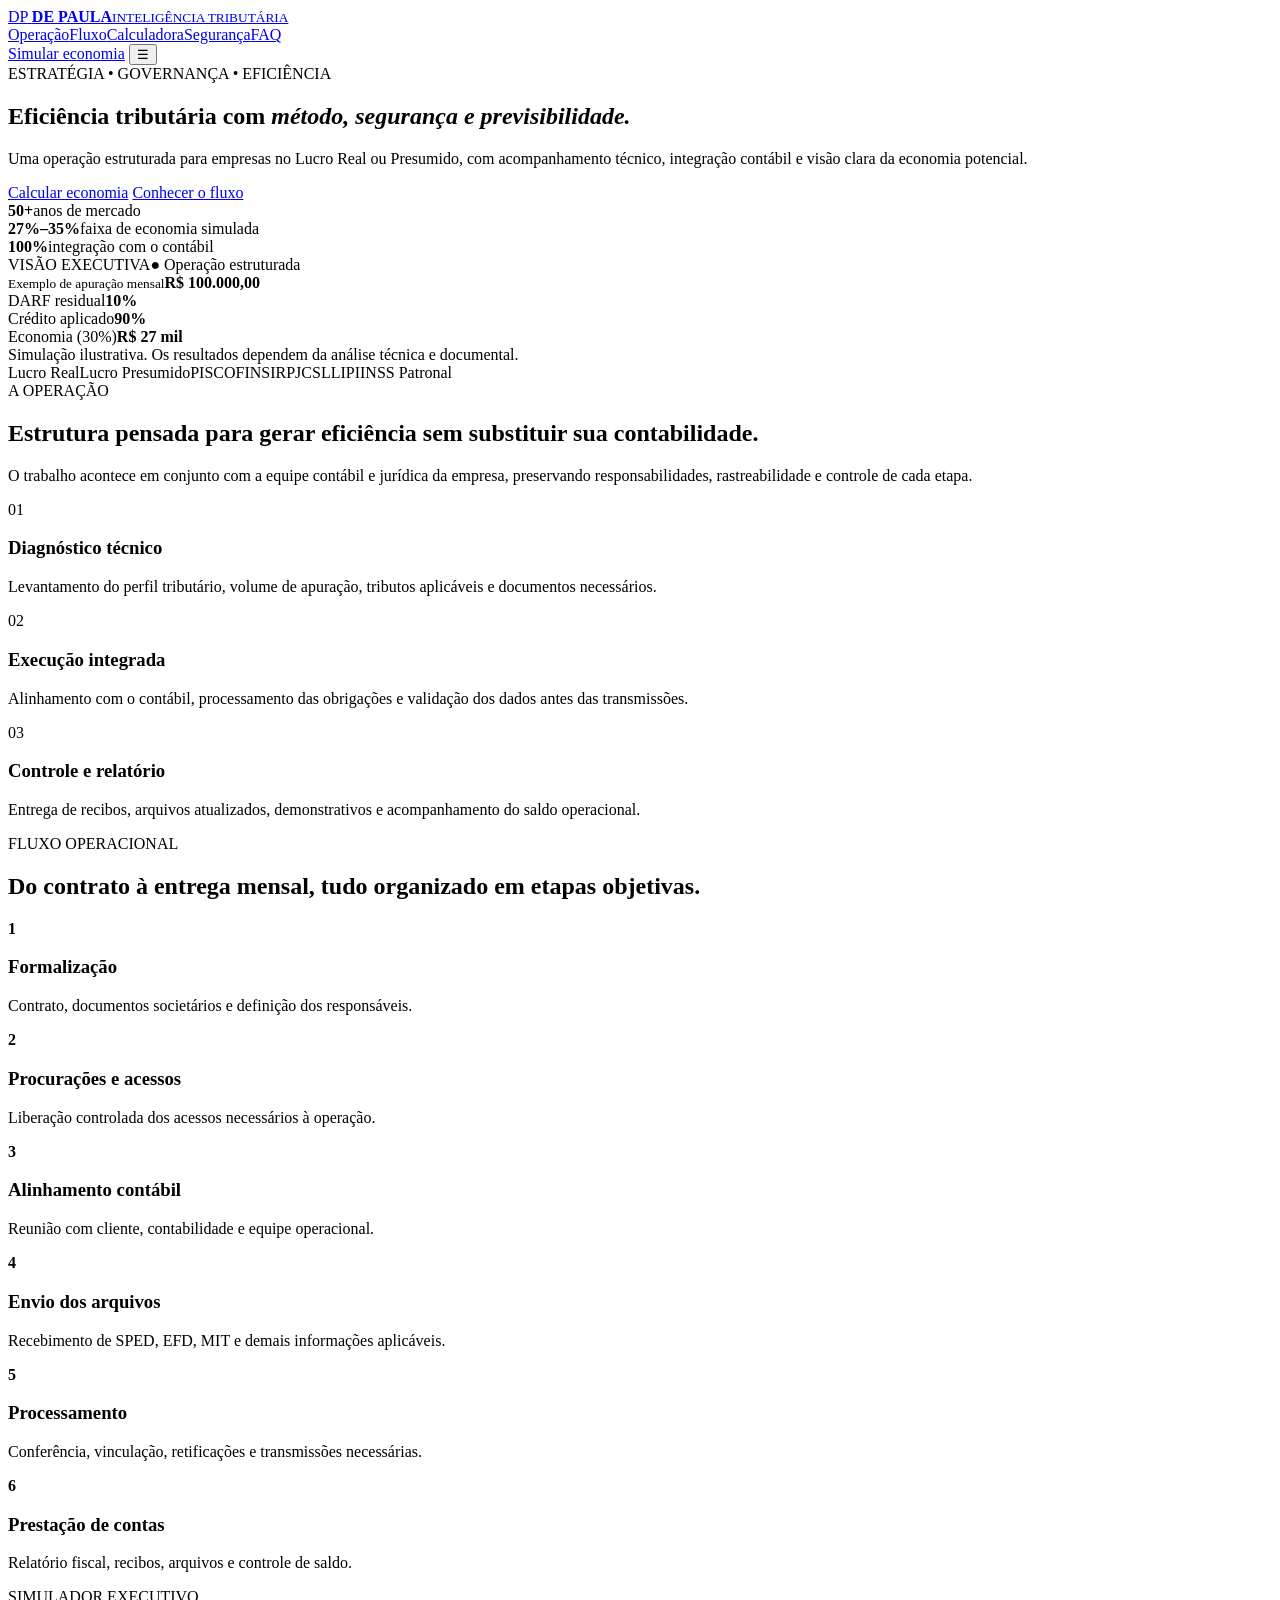
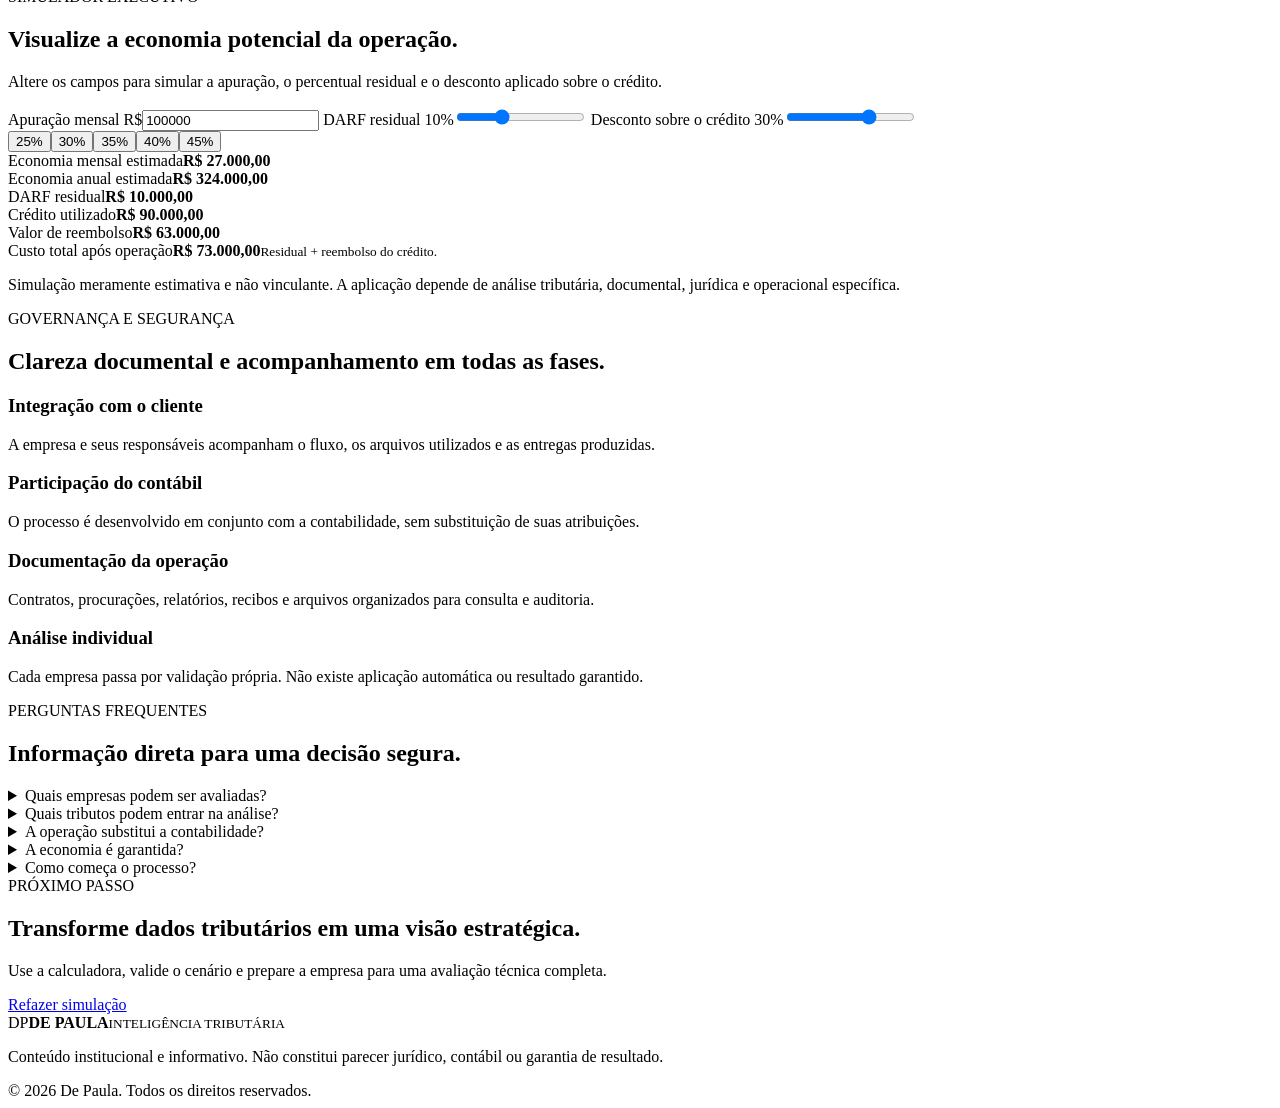
==== index.html @ fee99bb1 "Adiciona página institucional premium" ====
<!DOCTYPE html>
<html lang="pt-BR">
<head>
  <meta charset="UTF-8" />
  <meta name="viewport" content="width=device-width, initial-scale=1.0" />
  <meta name="description" content="Apresentação institucional da operação tributária De Paula, com simulador de economia e fluxo operacional." />
  <title>De Paula | Inteligência Tributária</title>
  <link rel="preconnect" href="https://fonts.googleapis.com">
  <link rel="preconnect" href="https://fonts.gstatic.com" crossorigin>
  <link href="https://fonts.googleapis.com/css2?family=Inter:wght@400;500;600;700;800&family=Playfair+Display:wght@600;700&display=swap" rel="stylesheet">
  <link rel="stylesheet" href="styles.css" />
</head>
<body>
  <div class="noise"></div>
  <header class="header">
    <a href="#inicio" class="brand" aria-label="De Paula - início">
      <span class="brand-mark">DP</span>
      <span><strong>DE PAULA</strong><small>INTELIGÊNCIA TRIBUTÁRIA</small></span>
    </a>
    <nav class="nav" id="nav">
      <a href="#operacao">Operação</a><a href="#fluxo">Fluxo</a><a href="#calculadora">Calculadora</a><a href="#seguranca">Segurança</a><a href="#faq">FAQ</a>
    </nav>
    <a href="#calculadora" class="btn btn-sm">Simular economia</a>
    <button class="menu" id="menu" aria-label="Abrir menu">☰</button>
  </header>

  <main>
    <section class="hero" id="inicio">
      <div class="hero-glow"></div>
      <div class="hero-copy reveal">
        <span class="eyebrow">ESTRATÉGIA • GOVERNANÇA • EFICIÊNCIA</span>
        <h1>Eficiência tributária com <em>método, segurança e previsibilidade.</em></h1>
        <p>Uma operação estruturada para empresas no Lucro Real ou Presumido, com acompanhamento técnico, integração contábil e visão clara da economia potencial.</p>
        <div class="hero-actions">
          <a href="#calculadora" class="btn">Calcular economia</a>
          <a href="#fluxo" class="btn btn-ghost">Conhecer o fluxo</a>
        </div>
        <div class="hero-proof">
          <div><strong>50+</strong><span>anos de mercado</span></div>
          <div><strong>27%–35%</strong><span>faixa de economia simulada</span></div>
          <div><strong>100%</strong><span>integração com o contábil</span></div>
        </div>
      </div>
      <div class="hero-card reveal">
        <div class="card-top"><span>VISÃO EXECUTIVA</span><span class="live">● Operação estruturada</span></div>
        <div class="metric"><small>Exemplo de apuração mensal</small><strong>R$ 100.000,00</strong></div>
        <div class="bars">
          <div><span>DARF residual</span><b>10%</b><i style="--w:10%"></i></div>
          <div><span>Crédito aplicado</span><b>90%</b><i style="--w:90%"></i></div>
          <div><span>Economia (30%)</span><b>R$ 27 mil</b><i style="--w:30%"></i></div>
        </div>
        <div class="card-foot">Simulação ilustrativa. Os resultados dependem da análise técnica e documental.</div>
      </div>
    </section>

    <section class="logos strip"><span>Lucro Real</span><span>Lucro Presumido</span><span>PIS</span><span>COFINS</span><span>IRPJ</span><span>CSLL</span><span>IPI</span><span>INSS Patronal</span></section>

    <section class="section" id="operacao">
      <div class="section-head reveal"><span class="eyebrow">A OPERAÇÃO</span><h2>Estrutura pensada para gerar eficiência sem substituir sua contabilidade.</h2><p>O trabalho acontece em conjunto com a equipe contábil e jurídica da empresa, preservando responsabilidades, rastreabilidade e controle de cada etapa.</p></div>
      <div class="grid-3">
        <article class="feature reveal"><span>01</span><h3>Diagnóstico técnico</h3><p>Levantamento do perfil tributário, volume de apuração, tributos aplicáveis e documentos necessários.</p></article>
        <article class="feature reveal"><span>02</span><h3>Execução integrada</h3><p>Alinhamento com o contábil, processamento das obrigações e validação dos dados antes das transmissões.</p></article>
        <article class="feature reveal"><span>03</span><h3>Controle e relatório</h3><p>Entrega de recibos, arquivos atualizados, demonstrativos e acompanhamento do saldo operacional.</p></article>
      </div>
    </section>

    <section class="section dark-panel" id="fluxo">
      <div class="section-head reveal"><span class="eyebrow">FLUXO OPERACIONAL</span><h2>Do contrato à entrega mensal, tudo organizado em etapas objetivas.</h2></div>
      <div class="timeline">
        <div class="step reveal"><b>1</b><div><h3>Formalização</h3><p>Contrato, documentos societários e definição dos responsáveis.</p></div></div>
        <div class="step reveal"><b>2</b><div><h3>Procurações e acessos</h3><p>Liberação controlada dos acessos necessários à operação.</p></div></div>
        <div class="step reveal"><b>3</b><div><h3>Alinhamento contábil</h3><p>Reunião com cliente, contabilidade e equipe operacional.</p></div></div>
        <div class="step reveal"><b>4</b><div><h3>Envio dos arquivos</h3><p>Recebimento de SPED, EFD, MIT e demais informações aplicáveis.</p></div></div>
        <div class="step reveal"><b>5</b><div><h3>Processamento</h3><p>Conferência, vinculação, retificações e transmissões necessárias.</p></div></div>
        <div class="step reveal"><b>6</b><div><h3>Prestação de contas</h3><p>Relatório fiscal, recibos, arquivos e controle de saldo.</p></div></div>
      </div>
    </section>

    <section class="section calculator-section" id="calculadora">
      <div class="section-head reveal"><span class="eyebrow">SIMULADOR EXECUTIVO</span><h2>Visualize a economia potencial da operação.</h2><p>Altere os campos para simular a apuração, o percentual residual e o desconto aplicado sobre o crédito.</p></div>
      <div class="calculator reveal">
        <div class="calc-inputs">
          <label>Apuração mensal <span>R$</span><input id="apuracao" type="number" min="0" value="100000"></label>
          <label>DARF residual <span id="residualLabel">10%</span><input id="residual" type="range" min="0" max="30" value="10"></label>
          <label>Desconto sobre o crédito <span id="descontoLabel">30%</span><input id="desconto" type="range" min="0" max="45" value="30"></label>
          <div class="preset"><button data-preset="25">25%</button><button data-preset="30" class="active">30%</button><button data-preset="35">35%</button><button data-preset="40">40%</button><button data-preset="45">45%</button></div>
        </div>
        <div class="calc-results">
          <div class="result highlight"><span>Economia mensal estimada</span><strong id="economiaMensal">R$ 27.000,00</strong></div>
          <div class="result"><span>Economia anual estimada</span><strong id="economiaAnual">R$ 324.000,00</strong></div>
          <div class="result"><span>DARF residual</span><strong id="darfResidual">R$ 10.000,00</strong></div>
          <div class="result"><span>Crédito utilizado</span><strong id="credito">R$ 90.000,00</strong></div>
          <div class="result"><span>Valor de reembolso</span><strong id="reembolso">R$ 63.000,00</strong></div>
          <div class="total"><span>Custo total após operação</span><strong id="custoTotal">R$ 73.000,00</strong><small>Residual + reembolso do crédito.</small></div>
        </div>
      </div>
      <p class="disclaimer">Simulação meramente estimativa e não vinculante. A aplicação depende de análise tributária, documental, jurídica e operacional específica.</p>
    </section>

    <section class="section" id="seguranca">
      <div class="section-head reveal"><span class="eyebrow">GOVERNANÇA E SEGURANÇA</span><h2>Clareza documental e acompanhamento em todas as fases.</h2></div>
      <div class="grid-2">
        <article class="security reveal"><h3>Integração com o cliente</h3><p>A empresa e seus responsáveis acompanham o fluxo, os arquivos utilizados e as entregas produzidas.</p></article>
        <article class="security reveal"><h3>Participação do contábil</h3><p>O processo é desenvolvido em conjunto com a contabilidade, sem substituição de suas atribuições.</p></article>
        <article class="security reveal"><h3>Documentação da operação</h3><p>Contratos, procurações, relatórios, recibos e arquivos organizados para consulta e auditoria.</p></article>
        <article class="security reveal"><h3>Análise individual</h3><p>Cada empresa passa por validação própria. Não existe aplicação automática ou resultado garantido.</p></article>
      </div>
    </section>

    <section class="section faq" id="faq">
      <div class="section-head reveal"><span class="eyebrow">PERGUNTAS FREQUENTES</span><h2>Informação direta para uma decisão segura.</h2></div>
      <details><summary>Quais empresas podem ser avaliadas?</summary><p>Empresas enquadradas no Lucro Real ou Lucro Presumido, desde que atendam aos critérios técnicos, documentais e operacionais.</p></details>
      <details><summary>Quais tributos podem entrar na análise?</summary><p>Conforme o caso: PIS, COFINS, IRPJ, CSLL, IPI e INSS patronal, entre outros que sejam tecnicamente aplicáveis.</p></details>
      <details><summary>A operação substitui a contabilidade?</summary><p>Não. A contabilidade permanece responsável por suas atribuições e participa do alinhamento e das validações.</p></details>
      <details><summary>A economia é garantida?</summary><p>Não. Os números apresentados são estimativas. O resultado depende da análise individual, da documentação e da viabilidade técnica.</p></details>
      <details><summary>Como começa o processo?</summary><p>Com uma avaliação inicial do perfil da empresa, seguida da formalização e do alinhamento com os responsáveis internos e contábeis.</p></details>
    </section>

    <section class="cta-section reveal">
      <div><span class="eyebrow">PRÓXIMO PASSO</span><h2>Transforme dados tributários em uma visão estratégica.</h2><p>Use a calculadora, valide o cenário e prepare a empresa para uma avaliação técnica completa.</p></div>
      <a href="#calculadora" class="btn">Refazer simulação</a>
    </section>
  </main>

  <footer><div class="brand"><span class="brand-mark">DP</span><span><strong>DE PAULA</strong><small>INTELIGÊNCIA TRIBUTÁRIA</small></span></div><p>Conteúdo institucional e informativo. Não constitui parecer jurídico, contábil ou garantia de resultado.</p><span>© 2026 De Paula. Todos os direitos reservados.</span></footer>
  <script src="script.js"></script>
</body>
</html>
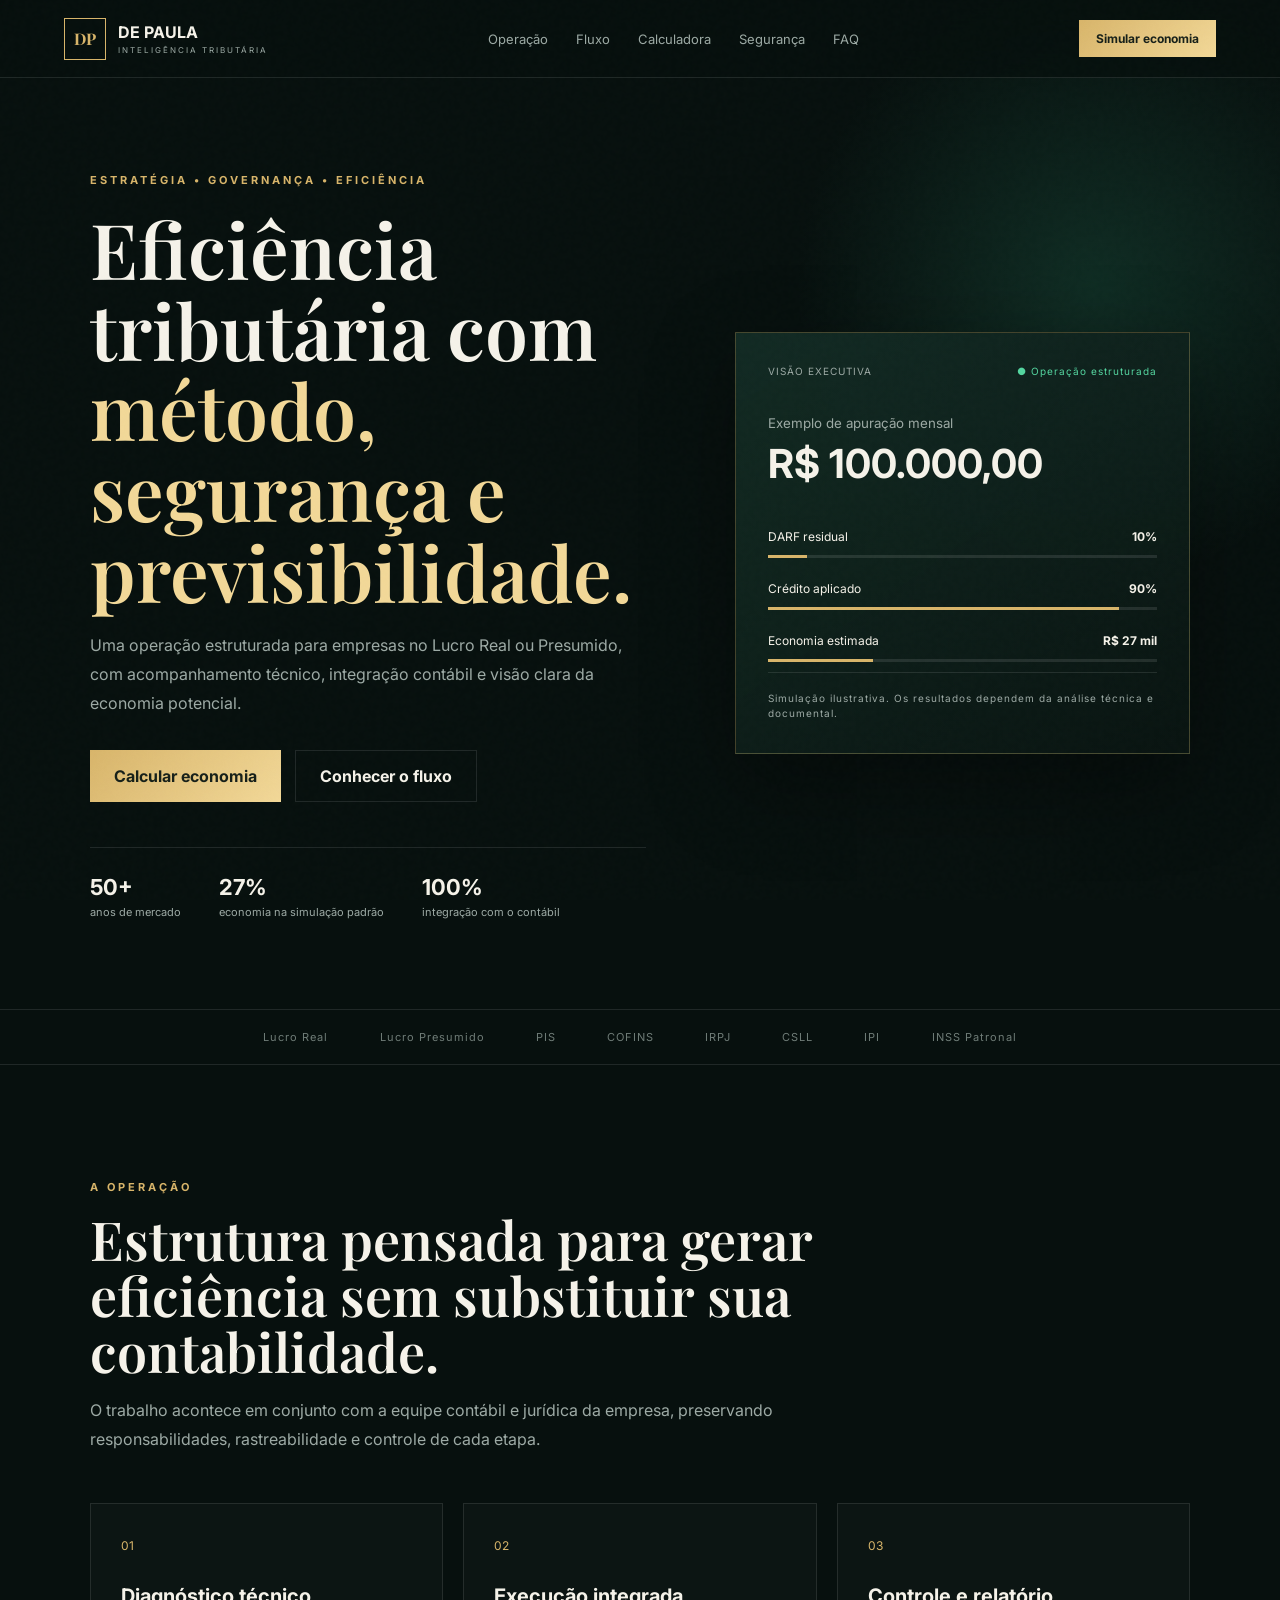
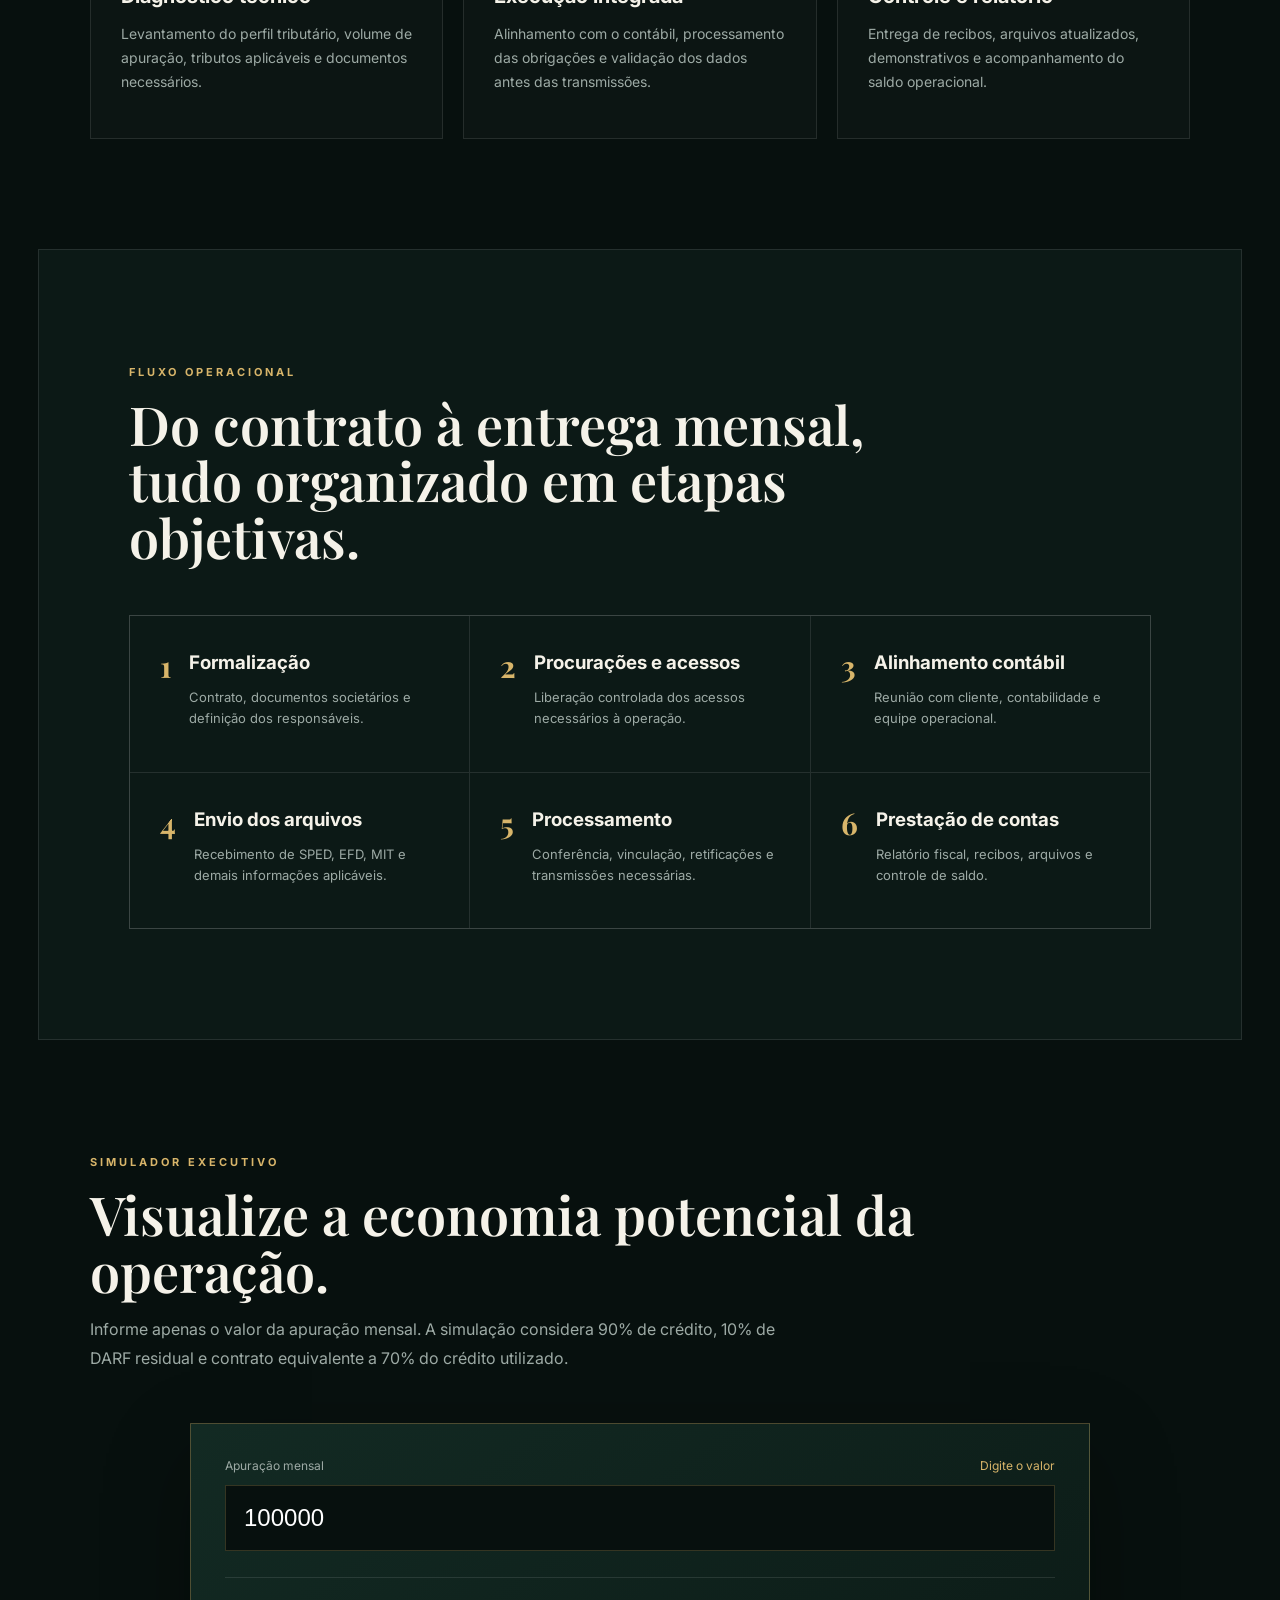
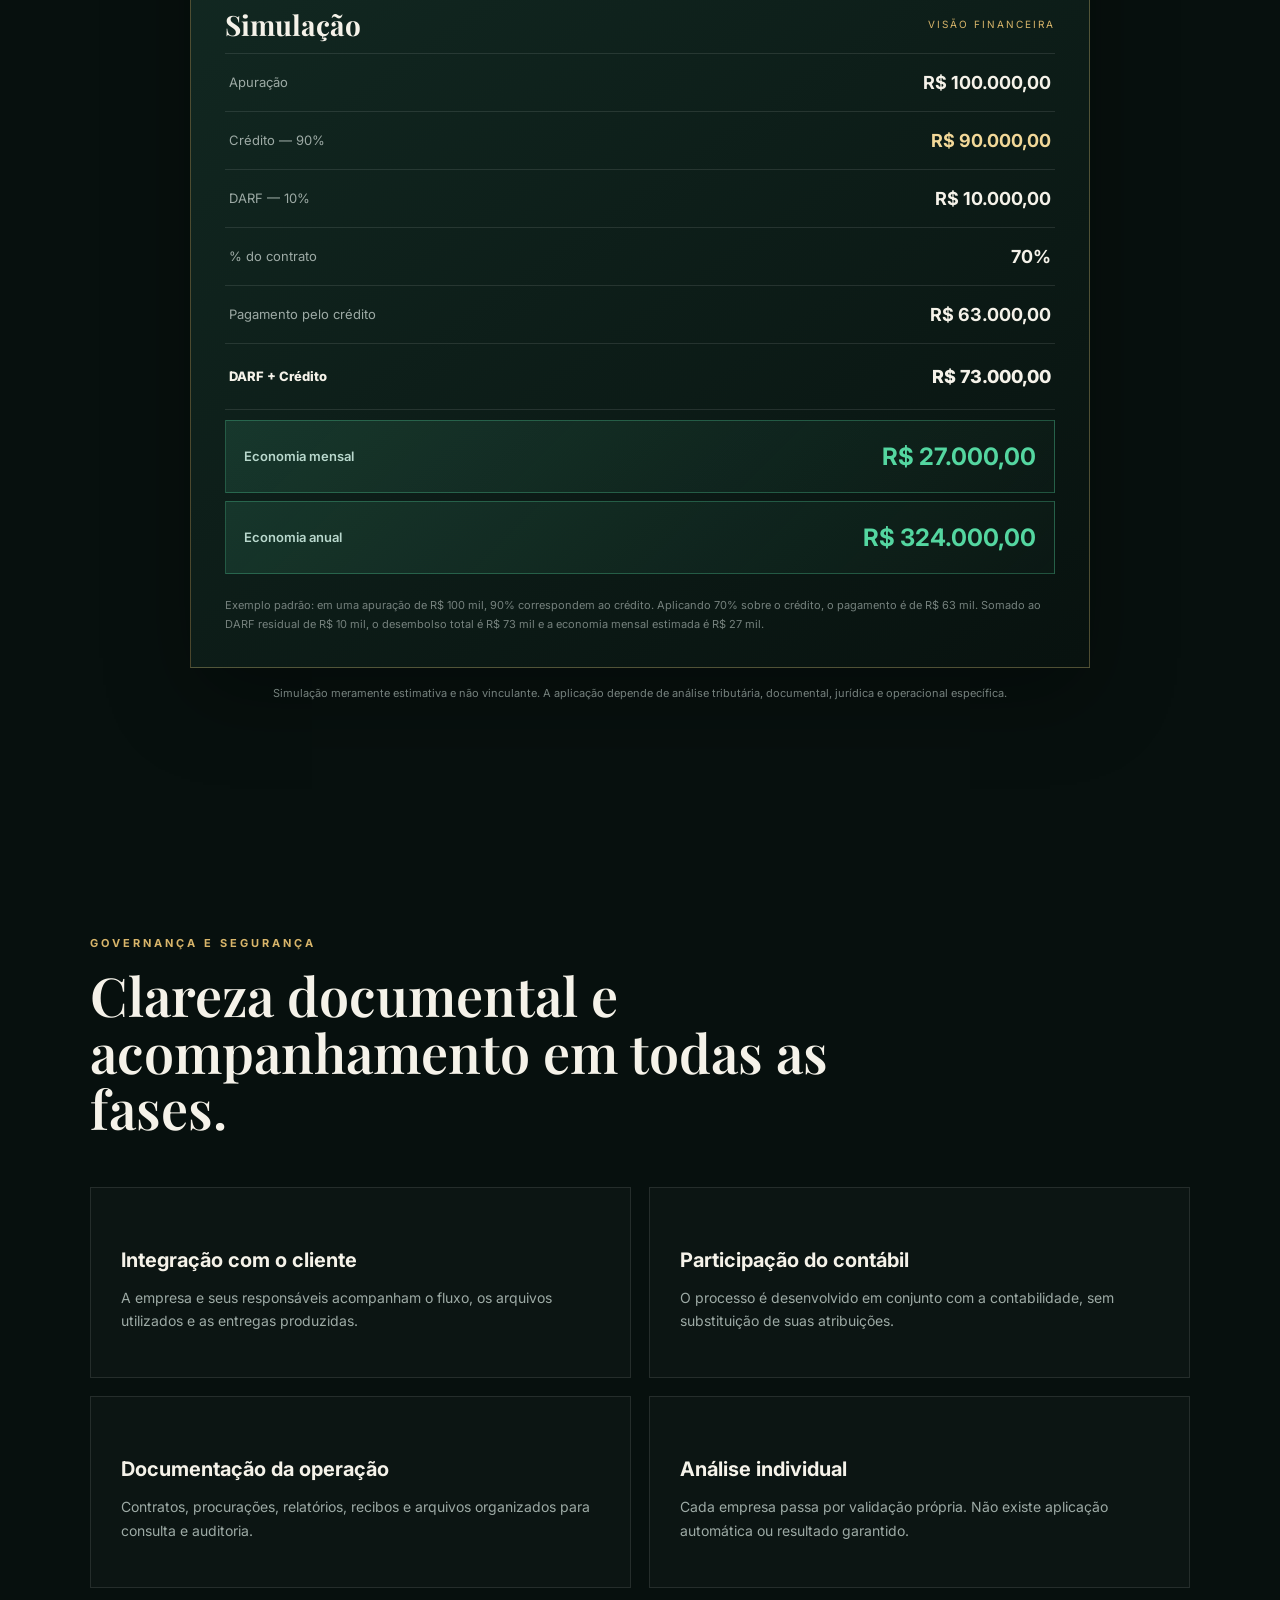
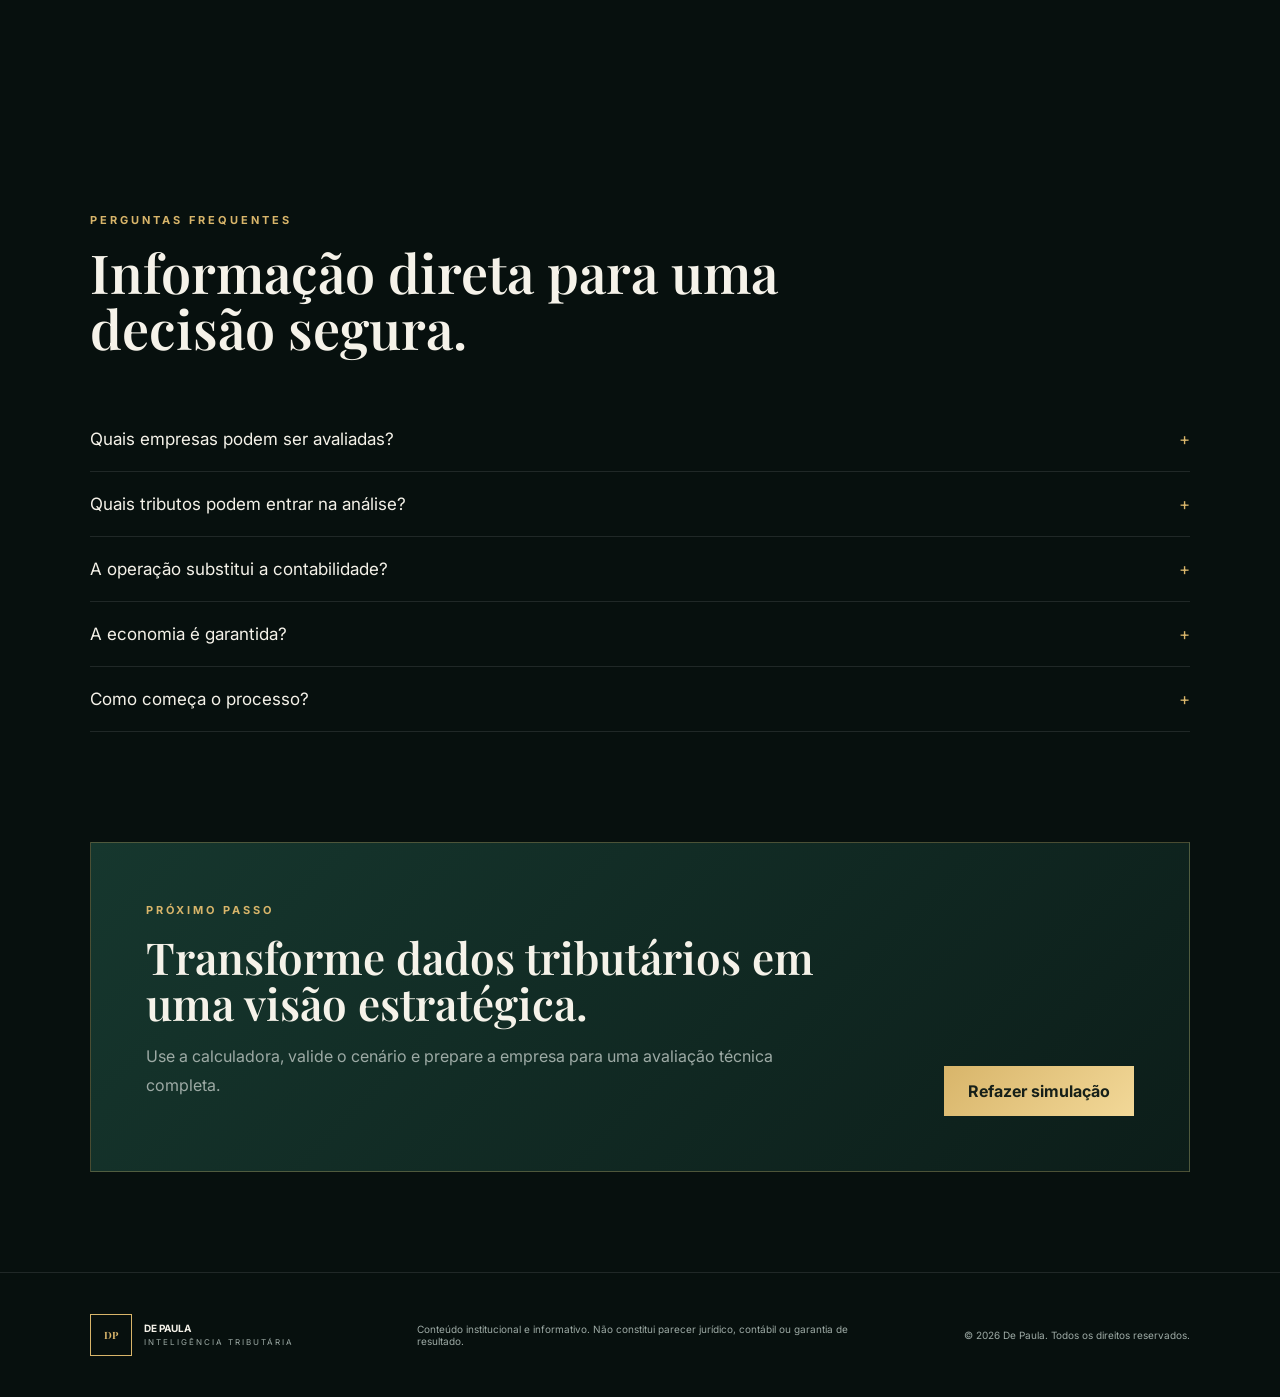
==== commit e2721643: "Atualiza calculadora para formato vertical premium" ====
--- a/index.html
+++ b/index.html
@@ -37,7 +37,7 @@
         </div>
         <div class="hero-proof">
           <div><strong>50+</strong><span>anos de mercado</span></div>
-          <div><strong>27%–35%</strong><span>faixa de economia simulada</span></div>
+          <div><strong>27%</strong><span>economia na simulação padrão</span></div>
           <div><strong>100%</strong><span>integração com o contábil</span></div>
         </div>
       </div>
@@ -47,7 +47,7 @@
         <div class="bars">
           <div><span>DARF residual</span><b>10%</b><i style="--w:10%"></i></div>
           <div><span>Crédito aplicado</span><b>90%</b><i style="--w:90%"></i></div>
-          <div><span>Economia (30%)</span><b>R$ 27 mil</b><i style="--w:30%"></i></div>
+          <div><span>Economia estimada</span><b>R$ 27 mil</b><i style="--w:27%"></i></div>
         </div>
         <div class="card-foot">Simulação ilustrativa. Os resultados dependem da análise técnica e documental.</div>
       </div>
@@ -77,22 +77,24 @@
     </section>
 
     <section class="section calculator-section" id="calculadora">
-      <div class="section-head reveal"><span class="eyebrow">SIMULADOR EXECUTIVO</span><h2>Visualize a economia potencial da operação.</h2><p>Altere os campos para simular a apuração, o percentual residual e o desconto aplicado sobre o crédito.</p></div>
+      <div class="section-head reveal"><span class="eyebrow">SIMULADOR EXECUTIVO</span><h2>Visualize a economia potencial da operação.</h2><p>Informe apenas o valor da apuração mensal. A simulação considera 90% de crédito, 10% de DARF residual e contrato equivalente a 70% do crédito utilizado.</p></div>
       <div class="calculator reveal">
         <div class="calc-inputs">
-          <label>Apuração mensal <span>R$</span><input id="apuracao" type="number" min="0" value="100000"></label>
-          <label>DARF residual <span id="residualLabel">10%</span><input id="residual" type="range" min="0" max="30" value="10"></label>
-          <label>Desconto sobre o crédito <span id="descontoLabel">30%</span><input id="desconto" type="range" min="0" max="45" value="30"></label>
-          <div class="preset"><button data-preset="25">25%</button><button data-preset="30" class="active">30%</button><button data-preset="35">35%</button><button data-preset="40">40%</button><button data-preset="45">45%</button></div>
+          <label>Apuração mensal <span>Digite o valor</span><input id="apuracao" type="number" min="0" value="100000" step="1000"></label>
         </div>
-        <div class="calc-results">
-          <div class="result highlight"><span>Economia mensal estimada</span><strong id="economiaMensal">R$ 27.000,00</strong></div>
-          <div class="result"><span>Economia anual estimada</span><strong id="economiaAnual">R$ 324.000,00</strong></div>
-          <div class="result"><span>DARF residual</span><strong id="darfResidual">R$ 10.000,00</strong></div>
-          <div class="result"><span>Crédito utilizado</span><strong id="credito">R$ 90.000,00</strong></div>
-          <div class="result"><span>Valor de reembolso</span><strong id="reembolso">R$ 63.000,00</strong></div>
-          <div class="total"><span>Custo total após operação</span><strong id="custoTotal">R$ 73.000,00</strong><small>Residual + reembolso do crédito.</small></div>
+
+        <div class="simulation-title"><strong>Simulação</strong><span>VISÃO FINANCEIRA</span></div>
+        <div class="sim-table">
+          <div class="sim-row"><span>Apuração</span><strong id="simApuracao">R$ 100.000,00</strong></div>
+          <div class="sim-row subtle"><span>Crédito — 90%</span><strong id="simCredito">R$ 90.000,00</strong></div>
+          <div class="sim-row"><span>DARF — 10%</span><strong id="simDarf">R$ 10.000,00</strong></div>
+          <div class="sim-row"><span>% do contrato</span><strong id="simContrato">70%</strong></div>
+          <div class="sim-row"><span>Pagamento pelo crédito</span><strong id="simPagamento">R$ 63.000,00</strong></div>
+          <div class="sim-row total-row"><span>DARF + Crédito</span><strong id="simTotal">R$ 73.000,00</strong></div>
+          <div class="sim-row saving"><span>Economia mensal</span><strong id="simEconomiaMensal">R$ 27.000,00</strong></div>
+          <div class="sim-row saving"><span>Economia anual</span><strong id="simEconomiaAnual">R$ 324.000,00</strong></div>
         </div>
+        <p class="calc-note">Exemplo padrão: em uma apuração de R$ 100 mil, 90% correspondem ao crédito. Aplicando 70% sobre o crédito, o pagamento é de R$ 63 mil. Somado ao DARF residual de R$ 10 mil, o desembolso total é R$ 73 mil e a economia mensal estimada é R$ 27 mil.</p>
       </div>
       <p class="disclaimer">Simulação meramente estimativa e não vinculante. A aplicação depende de análise tributária, documental, jurídica e operacional específica.</p>
     </section>
--- a/styles.css
+++ b/styles.css
@@ -0,0 +1 @@
+:root{--bg:#07100e;--panel:#0c1916;--panel2:#11231e;--gold:#d8b56a;--gold2:#f2d898;--text:#f5f2e9;--muted:#9daaa5;--line:rgba(255,255,255,.1);--green:#54d6a0}*{box-sizing:border-box}html{scroll-behavior:smooth}body{margin:0;background:var(--bg);color:var(--text);font-family:Inter,sans-serif;overflow-x:hidden}.noise{position:fixed;inset:0;pointer-events:none;opacity:.035;z-index:20;background-image:url("data:image/svg+xml,%3Csvg viewBox='0 0 180 180' xmlns='http://www.w3.org/2000/svg'%3E%3Cfilter id='n'%3E%3CfeTurbulence type='fractalNoise' baseFrequency='.9' numOctaves='2' stitchTiles='stitch'/%3E%3C/filter%3E%3Crect width='100%25' height='100%25' filter='url(%23n)' opacity='.5'/%3E%3C/svg%3E")}.header{height:78px;padding:0 5vw;display:flex;align-items:center;justify-content:space-between;position:sticky;top:0;background:rgba(7,16,14,.82);backdrop-filter:blur(18px);z-index:15;border-bottom:1px solid var(--line)}.brand{display:flex;align-items:center;gap:12px;color:var(--text);text-decoration:none}.brand-mark{width:42px;height:42px;border:1px solid var(--gold);display:grid;place-items:center;color:var(--gold);font-family:'Playfair Display',serif;font-weight:700}.brand strong,.brand small{display:block}.brand small{font-size:8px;letter-spacing:2px;color:var(--muted);margin-top:3px}.nav{display:flex;gap:28px}.nav a{color:var(--muted);text-decoration:none;font-size:13px}.nav a:hover{color:var(--gold2)}.btn{display:inline-flex;justify-content:center;align-items:center;padding:15px 24px;background:linear-gradient(135deg,var(--gold),var(--gold2));color:#172019;text-decoration:none;font-weight:700;border:0;cursor:pointer;transition:.25s}.btn:hover{transform:translateY(-2px);box-shadow:0 14px 35px rgba(216,181,106,.18)}.btn-sm{padding:11px 17px;font-size:12px}.btn-ghost{background:transparent;color:var(--text);border:1px solid var(--line)}.menu{display:none;background:none;border:0;color:#fff;font-size:24px}.hero{min-height:calc(100vh - 78px);display:grid;grid-template-columns:1.1fr .9fr;gap:7vw;align-items:center;padding:90px 7vw;position:relative}.hero-glow{position:absolute;width:650px;height:650px;border-radius:50%;background:radial-gradient(circle,rgba(40,128,98,.25),transparent 65%);right:-140px;top:-120px}.hero-copy,.hero-card{position:relative;z-index:2}.eyebrow{color:var(--gold);font-size:11px;letter-spacing:3px;font-weight:700}.hero h1,.section h2,.cta-section h2{font-family:'Playfair Display',serif;font-weight:600;line-height:1.05}.hero h1{font-size:clamp(50px,6vw,86px);margin:20px 0}.hero h1 em{font-style:normal;color:var(--gold2)}.hero p,.section-head p,.cta-section p{color:var(--muted);line-height:1.8;max-width:700px}.hero-actions{display:flex;gap:14px;margin:32px 0 45px}.hero-proof{display:flex;gap:38px;border-top:1px solid var(--line);padding-top:26px}.hero-proof strong,.hero-proof span{display:block}.hero-proof strong{font-size:22px}.hero-proof span{font-size:11px;color:var(--muted);margin-top:5px}.hero-card{padding:32px;background:linear-gradient(145deg,rgba(19,43,36,.96),rgba(9,20,17,.98));border:1px solid rgba(216,181,106,.28);box-shadow:0 30px 80px rgba(0,0,0,.35)}.card-top,.card-foot{display:flex;justify-content:space-between;font-size:10px;color:var(--muted);letter-spacing:1px}.live{color:var(--green)}.metric{padding:38px 0 28px}.metric small,.metric strong{display:block}.metric small{color:var(--muted)}.metric strong{font-size:40px;margin-top:8px}.bars>div{position:relative;padding:13px 0 24px;display:flex;justify-content:space-between;font-size:12px}.bars i{position:absolute;height:3px;bottom:10px;left:0;width:100%;background:var(--line)}.bars i:after{content:"";display:block;width:var(--w);height:100%;background:var(--gold)}.card-foot{border-top:1px solid var(--line);padding-top:18px;line-height:1.5}.strip{display:flex;justify-content:center;gap:4vw;padding:20px 4vw;border-block:1px solid var(--line);color:#6f7c77;font-size:11px;letter-spacing:1px;flex-wrap:wrap}.section{padding:110px 7vw}.section-head{max-width:850px;margin-bottom:50px}.section h2,.cta-section h2{font-size:clamp(36px,4.2vw,60px);margin:16px 0}.grid-3{display:grid;grid-template-columns:repeat(3,1fr);gap:20px}.feature,.security{padding:30px;border:1px solid var(--line);background:rgba(255,255,255,.02);transition:.3s}.feature:hover,.security:hover{transform:translateY(-5px);border-color:rgba(216,181,106,.35);background:rgba(216,181,106,.035)}.feature>span{font-size:12px;color:var(--gold)}.feature h3,.security h3{font-size:20px;margin:30px 0 12px}.feature p,.security p{color:var(--muted);line-height:1.7;font-size:14px}.dark-panel{margin:0 3vw;background:var(--panel);border:1px solid var(--line)}.timeline{display:grid;grid-template-columns:repeat(3,1fr);gap:1px;background:var(--line);border:1px solid var(--line)}.step{background:var(--panel);padding:30px;display:flex;gap:18px}.step b{color:var(--gold);font-family:'Playfair Display';font-size:30px}.step h3{margin:5px 0 10px}.step p{color:var(--muted);line-height:1.6;font-size:13px}.calculator{max-width:900px;margin:0 auto;background:linear-gradient(145deg,rgba(19,43,36,.98),rgba(8,18,15,.99));border:1px solid rgba(216,181,106,.32);box-shadow:0 30px 80px rgba(0,0,0,.32);padding:34px}.calc-inputs{padding:0 0 26px;border-bottom:1px solid var(--line)}.calc-inputs label{display:block;color:var(--muted);font-size:12px;margin:0}.calc-inputs label span{float:right;color:var(--gold)}input[type=number]{width:100%;margin-top:12px;background:#07100e;border:1px solid rgba(216,181,106,.22);padding:18px;color:#fff;font-size:24px;outline:none}.simulation-title{display:flex;justify-content:space-between;align-items:center;margin:28px 0 10px}.simulation-title strong{font-family:'Playfair Display',serif;font-size:28px}.simulation-title span{font-size:10px;letter-spacing:2px;color:var(--gold)}.sim-table{border-top:1px solid var(--line)}.sim-row{display:flex;justify-content:space-between;gap:20px;align-items:center;padding:18px 4px;border-bottom:1px solid var(--line)}.sim-row span{color:var(--muted);font-size:13px}.sim-row strong{font-size:18px;text-align:right}.sim-row.subtle strong{color:var(--gold2)}.sim-row.total-row{padding-top:22px;padding-bottom:22px}.sim-row.total-row span,.sim-row.total-row strong{font-weight:800;color:var(--text)}.sim-row.saving{margin-top:10px;padding:21px 18px;border:1px solid rgba(84,214,160,.3);background:linear-gradient(135deg,rgba(84,214,160,.13),rgba(84,214,160,.025))}.sim-row.saving+.sim-row.saving{margin-top:8px}.sim-row.saving span{color:#b9d8cd;font-weight:600}.sim-row.saving strong{color:var(--green);font-size:24px}.calc-note{margin:22px 0 0;color:#75817d;font-size:11px;line-height:1.7}.disclaimer{font-size:11px;color:#75817d;text-align:center;margin-top:18px}.grid-2{display:grid;grid-template-columns:1fr 1fr;gap:18px}.faq details{border-bottom:1px solid var(--line);padding:22px 0}.faq summary{font-size:17px;cursor:pointer;list-style:none}.faq summary:after{content:'+';float:right;color:var(--gold)}.faq details[open] summary:after{content:'–'}.faq details p{color:var(--muted);line-height:1.7;max-width:800px}.cta-section{margin:0 7vw 100px;padding:55px;background:linear-gradient(135deg,#16372e,#0c1d19);border:1px solid rgba(216,181,106,.3);display:flex;justify-content:space-between;align-items:end;gap:30px}.cta-section h2{font-size:44px;max-width:760px}footer{padding:40px 7vw;border-top:1px solid var(--line);display:grid;grid-template-columns:1fr 1.5fr 1fr;gap:30px;align-items:center;color:var(--muted);font-size:10px}footer>span{text-align:right}.reveal{opacity:0;transform:translateY(20px);transition:.7s ease}.reveal.visible{opacity:1;transform:none}@media(max-width:980px){.nav,.header>.btn{display:none}.menu{display:block}.nav.open{position:absolute;display:flex;flex-direction:column;top:78px;left:0;right:0;padding:25px;background:var(--bg)}.hero{grid-template-columns:1fr;padding-top:60px}.hero-card{max-width:650px}.grid-3,.timeline{grid-template-columns:1fr 1fr}footer{grid-template-columns:1fr;text-align:left}footer>span{text-align:left}}@media(max-width:640px){.header{padding:0 5vw}.hero,.section{padding:70px 5vw}.hero h1{font-size:45px}.hero-proof{gap:18px;flex-wrap:wrap}.grid-3,.timeline,.grid-2{grid-template-columns:1fr}.dark-panel{margin:0}.calculator{padding:22px}.simulation-title strong{font-size:23px}.sim-row{padding:16px 0}.sim-row span{font-size:12px}.sim-row strong{font-size:16px}.sim-row.saving{padding:18px 14px}.sim-row.saving strong{font-size:20px}.cta-section{margin:0 5vw 70px;padding:30px;display:block}.cta-section .btn{margin-top:20px}.hero-actions{flex-direction:column}.strip{justify-content:flex-start;padding-inline:5vw}}
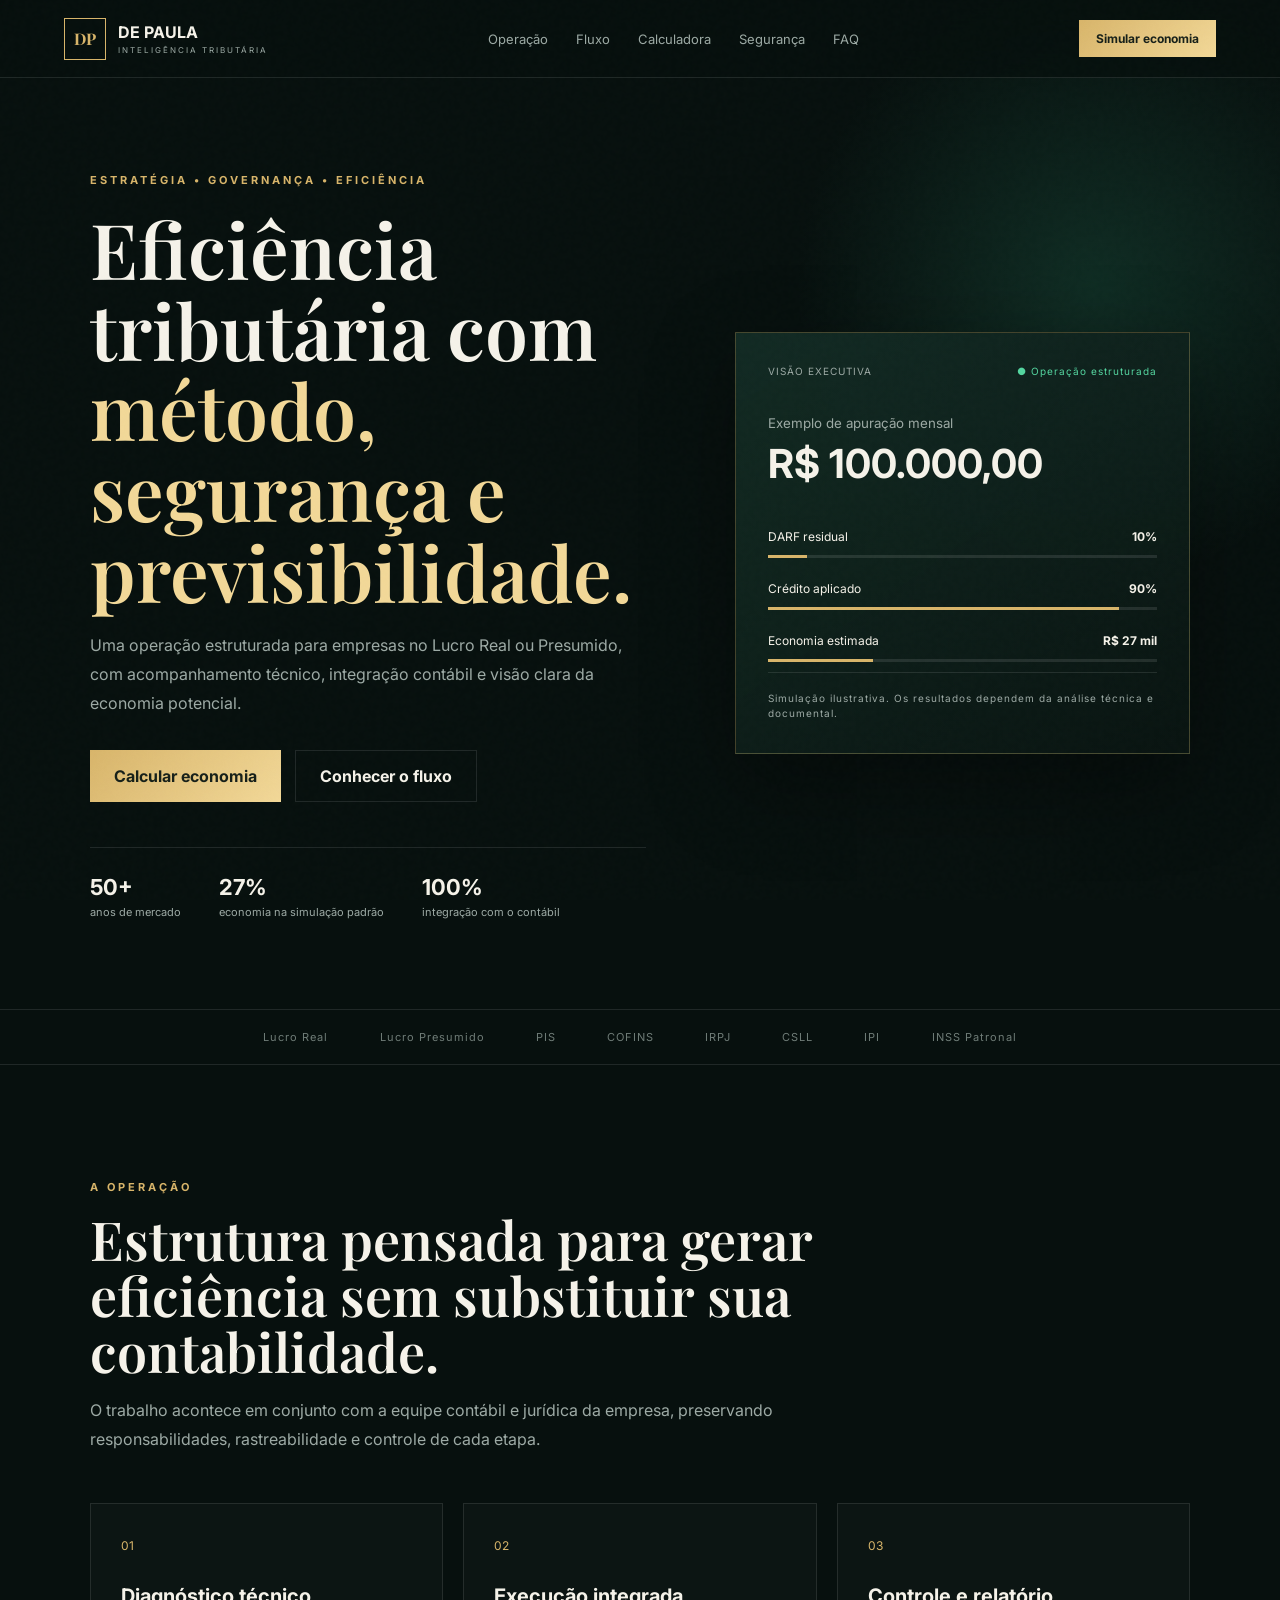
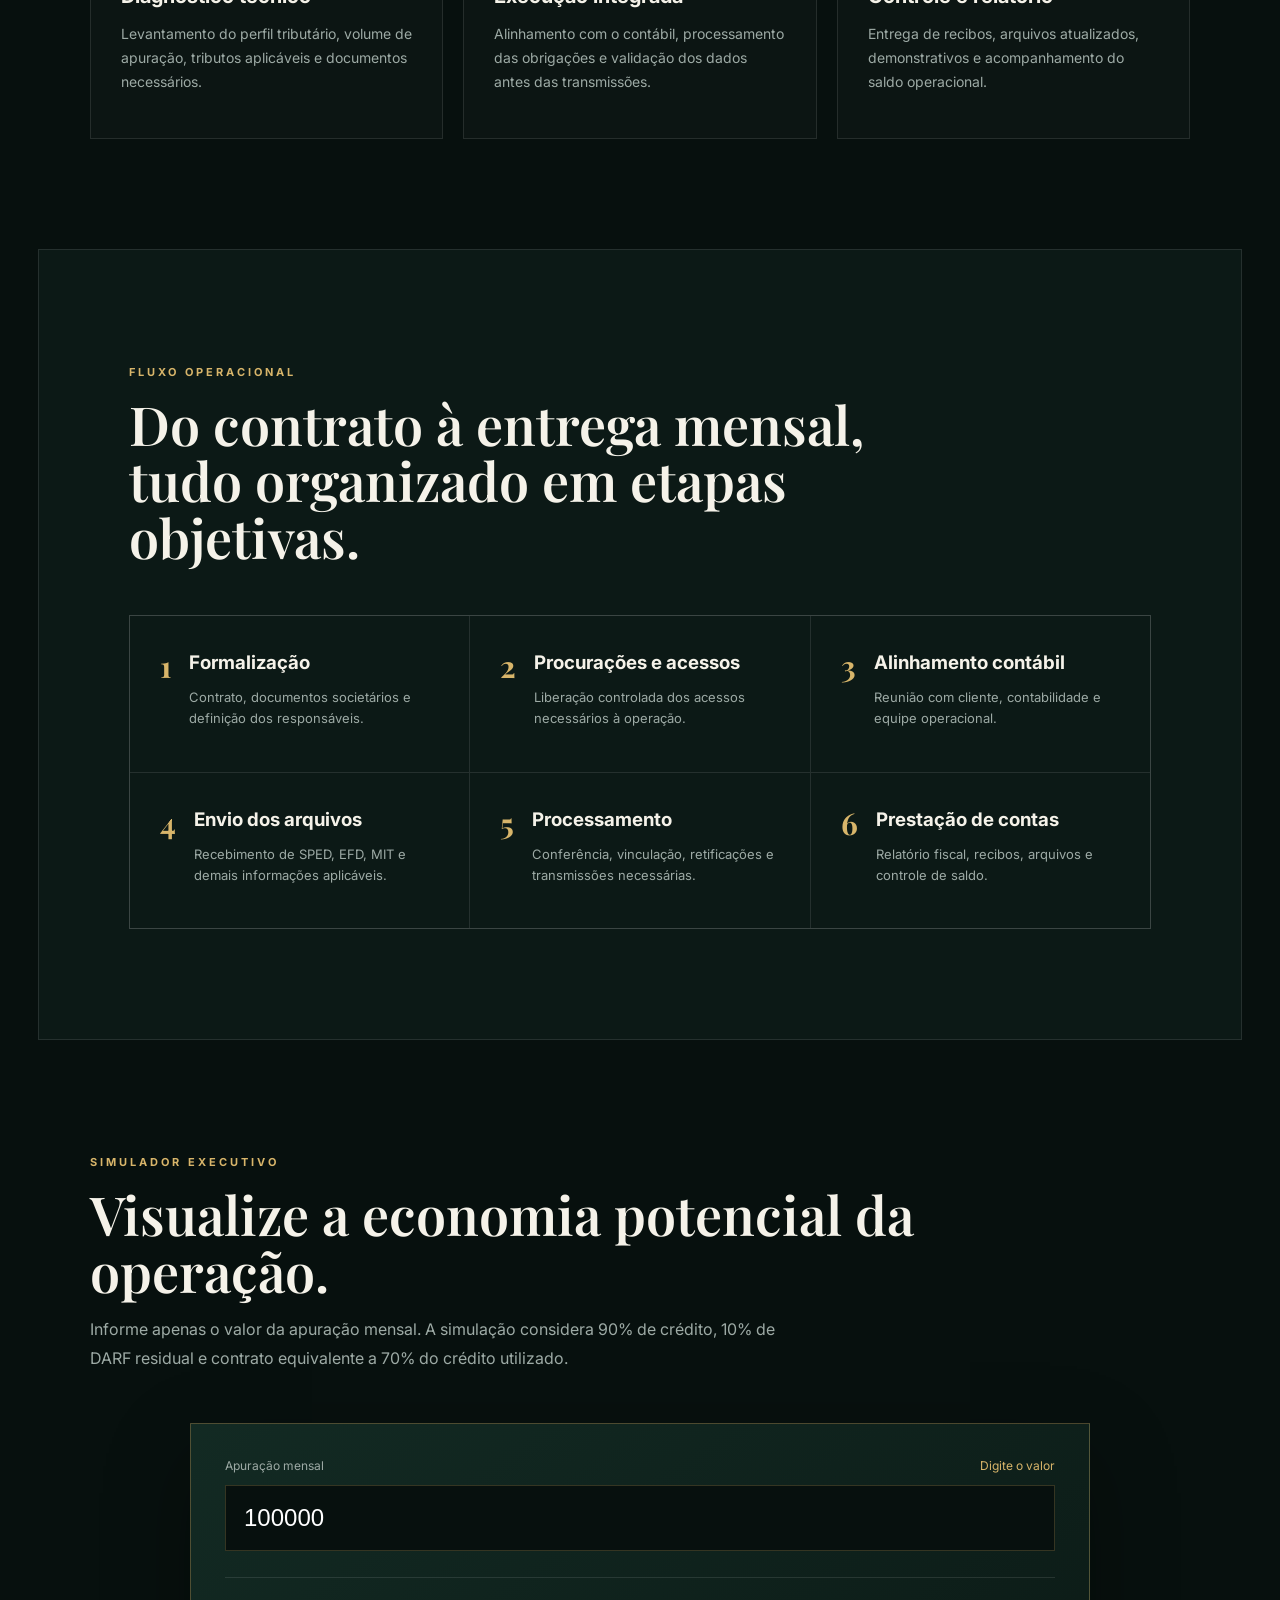
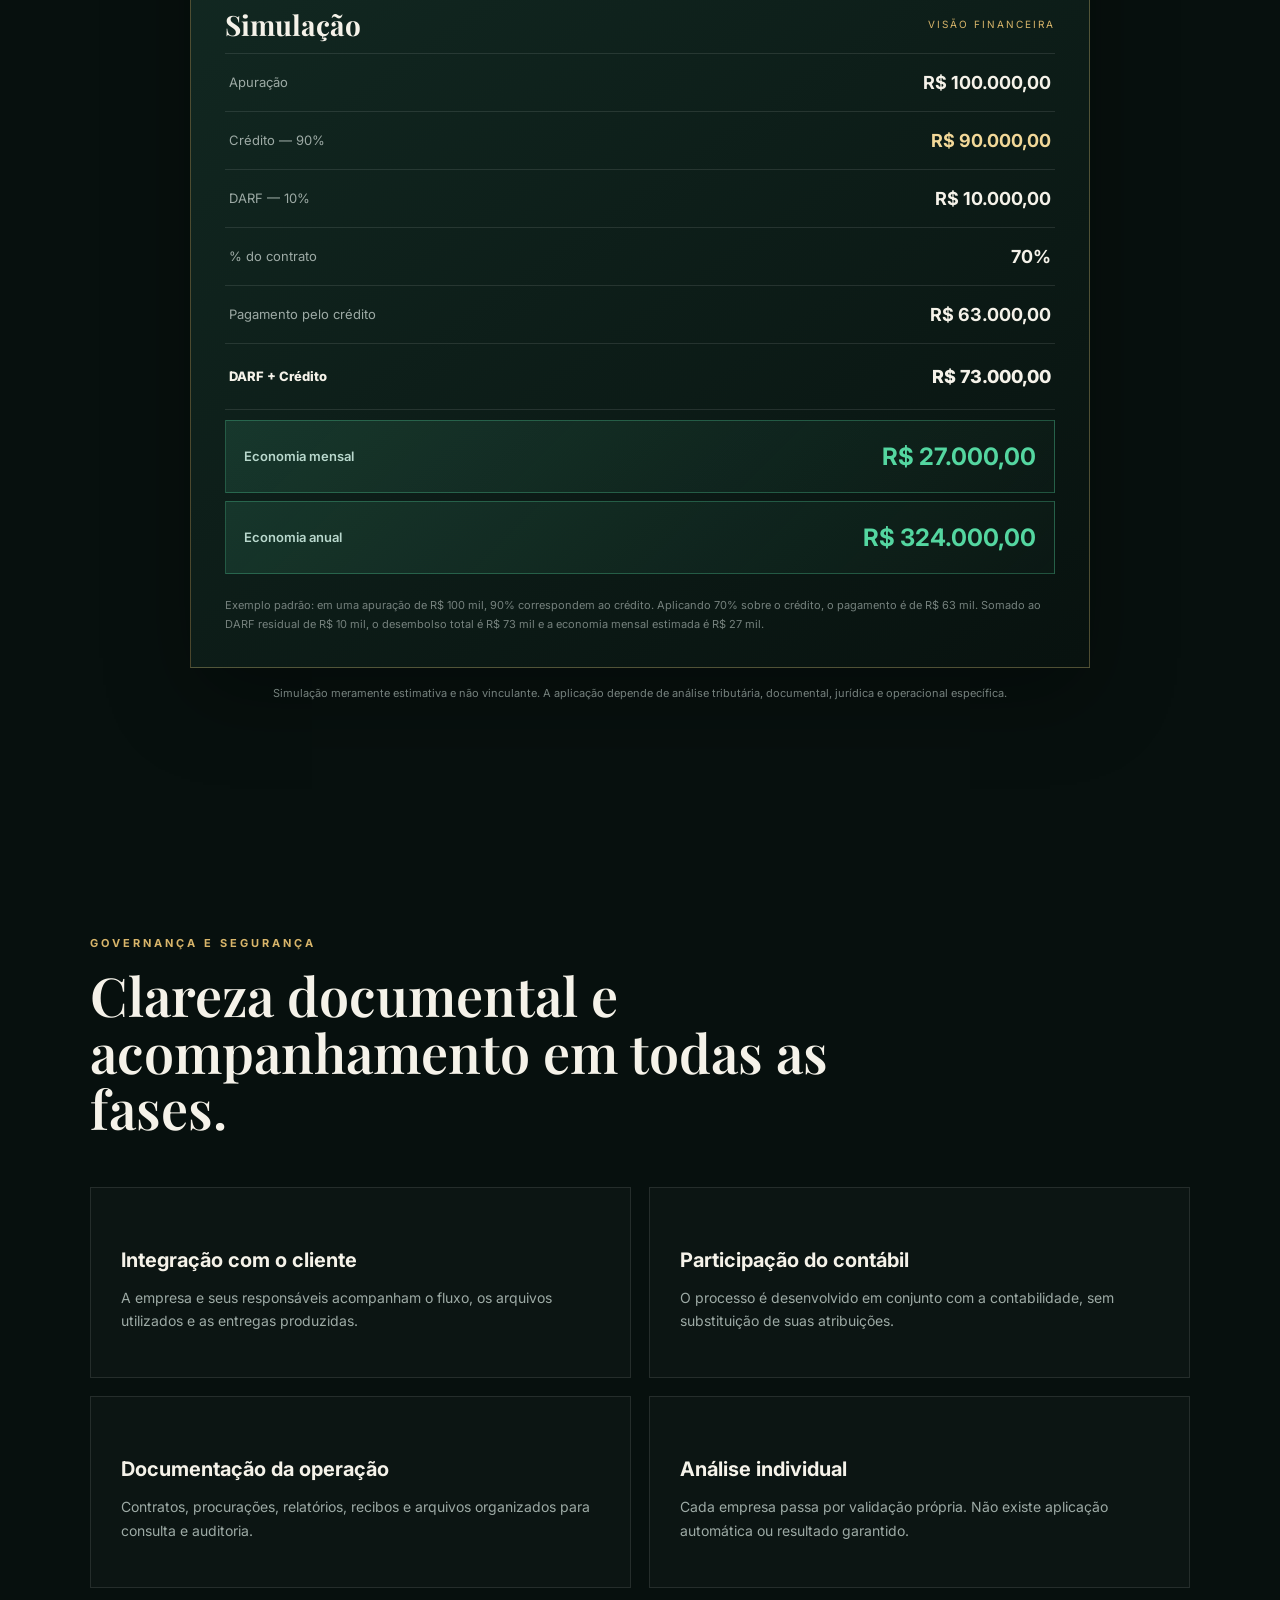
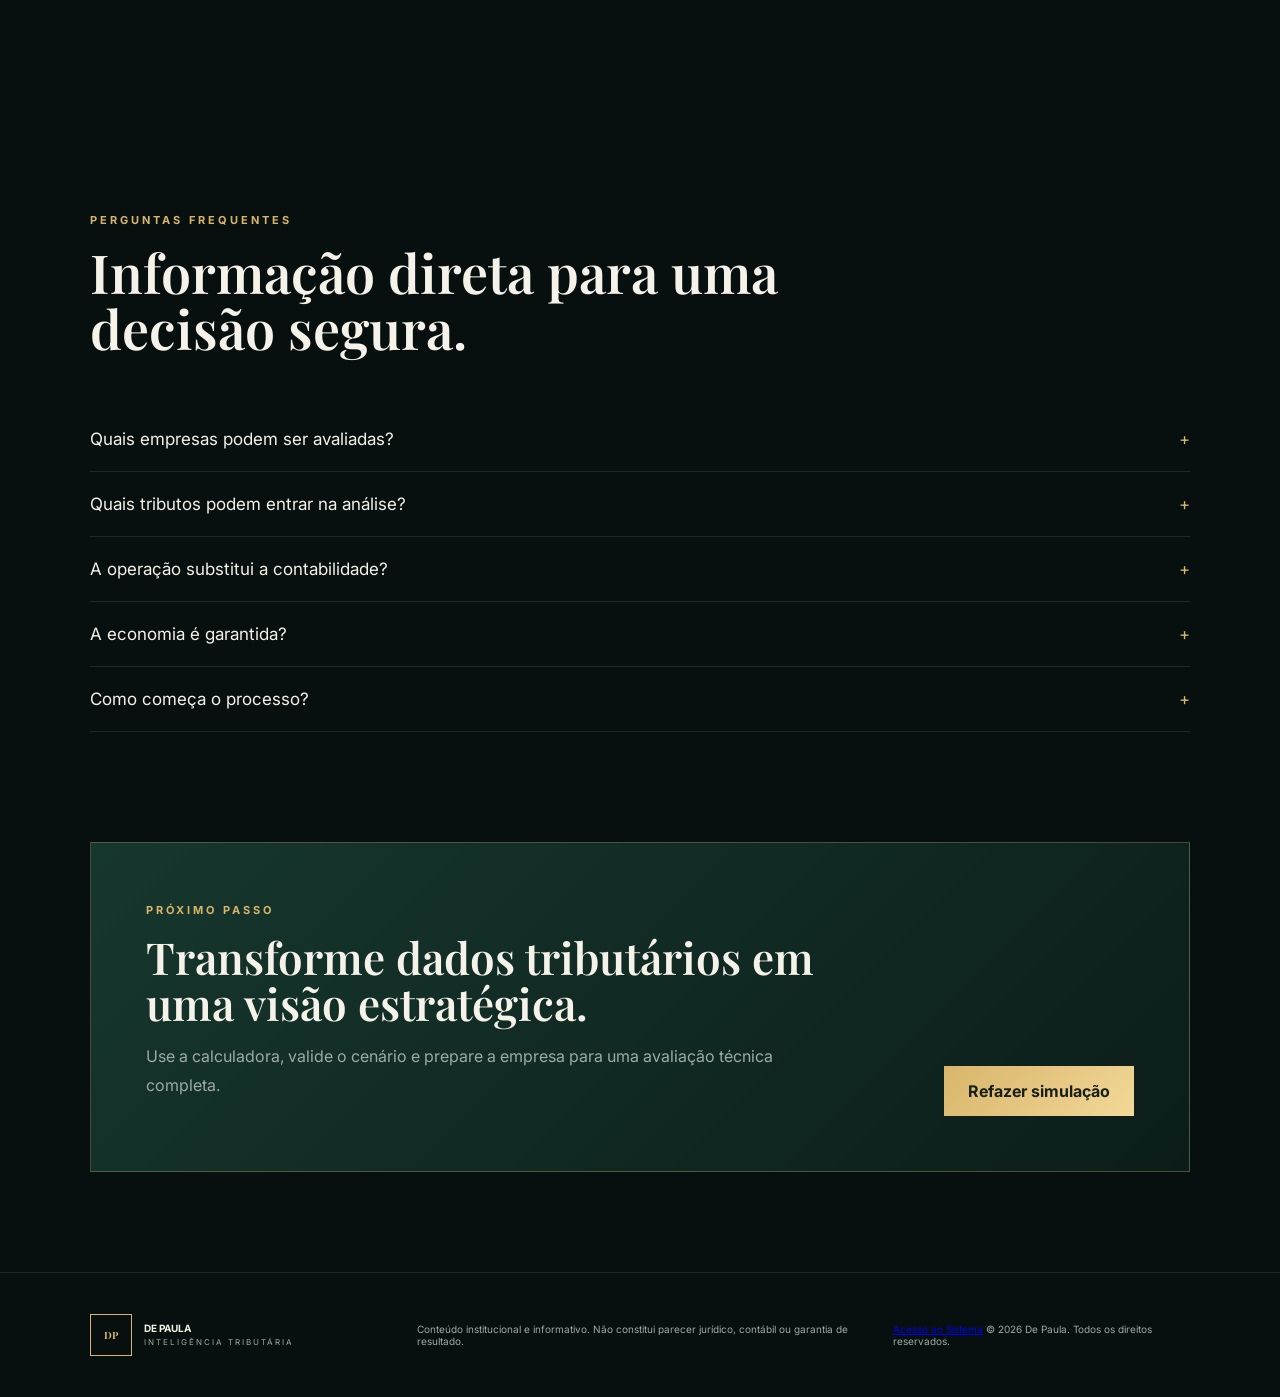
==== commit e6054bd8: "Adiciona acesso ao sistema no rodapé" ====
--- a/index.html
+++ b/index.html
@@ -124,7 +124,14 @@
     </section>
   </main>
 
-  <footer><div class="brand"><span class="brand-mark">DP</span><span><strong>DE PAULA</strong><small>INTELIGÊNCIA TRIBUTÁRIA</small></span></div><p>Conteúdo institucional e informativo. Não constitui parecer jurídico, contábil ou garantia de resultado.</p><span>© 2026 De Paula. Todos os direitos reservados.</span></footer>
+  <footer>
+    <div class="brand"><span class="brand-mark">DP</span><span><strong>DE PAULA</strong><small>INTELIGÊNCIA TRIBUTÁRIA</small></span></div>
+    <p>Conteúdo institucional e informativo. Não constitui parecer jurídico, contábil ou garantia de resultado.</p>
+    <div class="footer-actions">
+      <a href="login.html" class="system-access">Acesso ao Sistema</a>
+      <span>© 2026 De Paula. Todos os direitos reservados.</span>
+    </div>
+  </footer>
   <script src="script.js"></script>
 </body>
 </html>
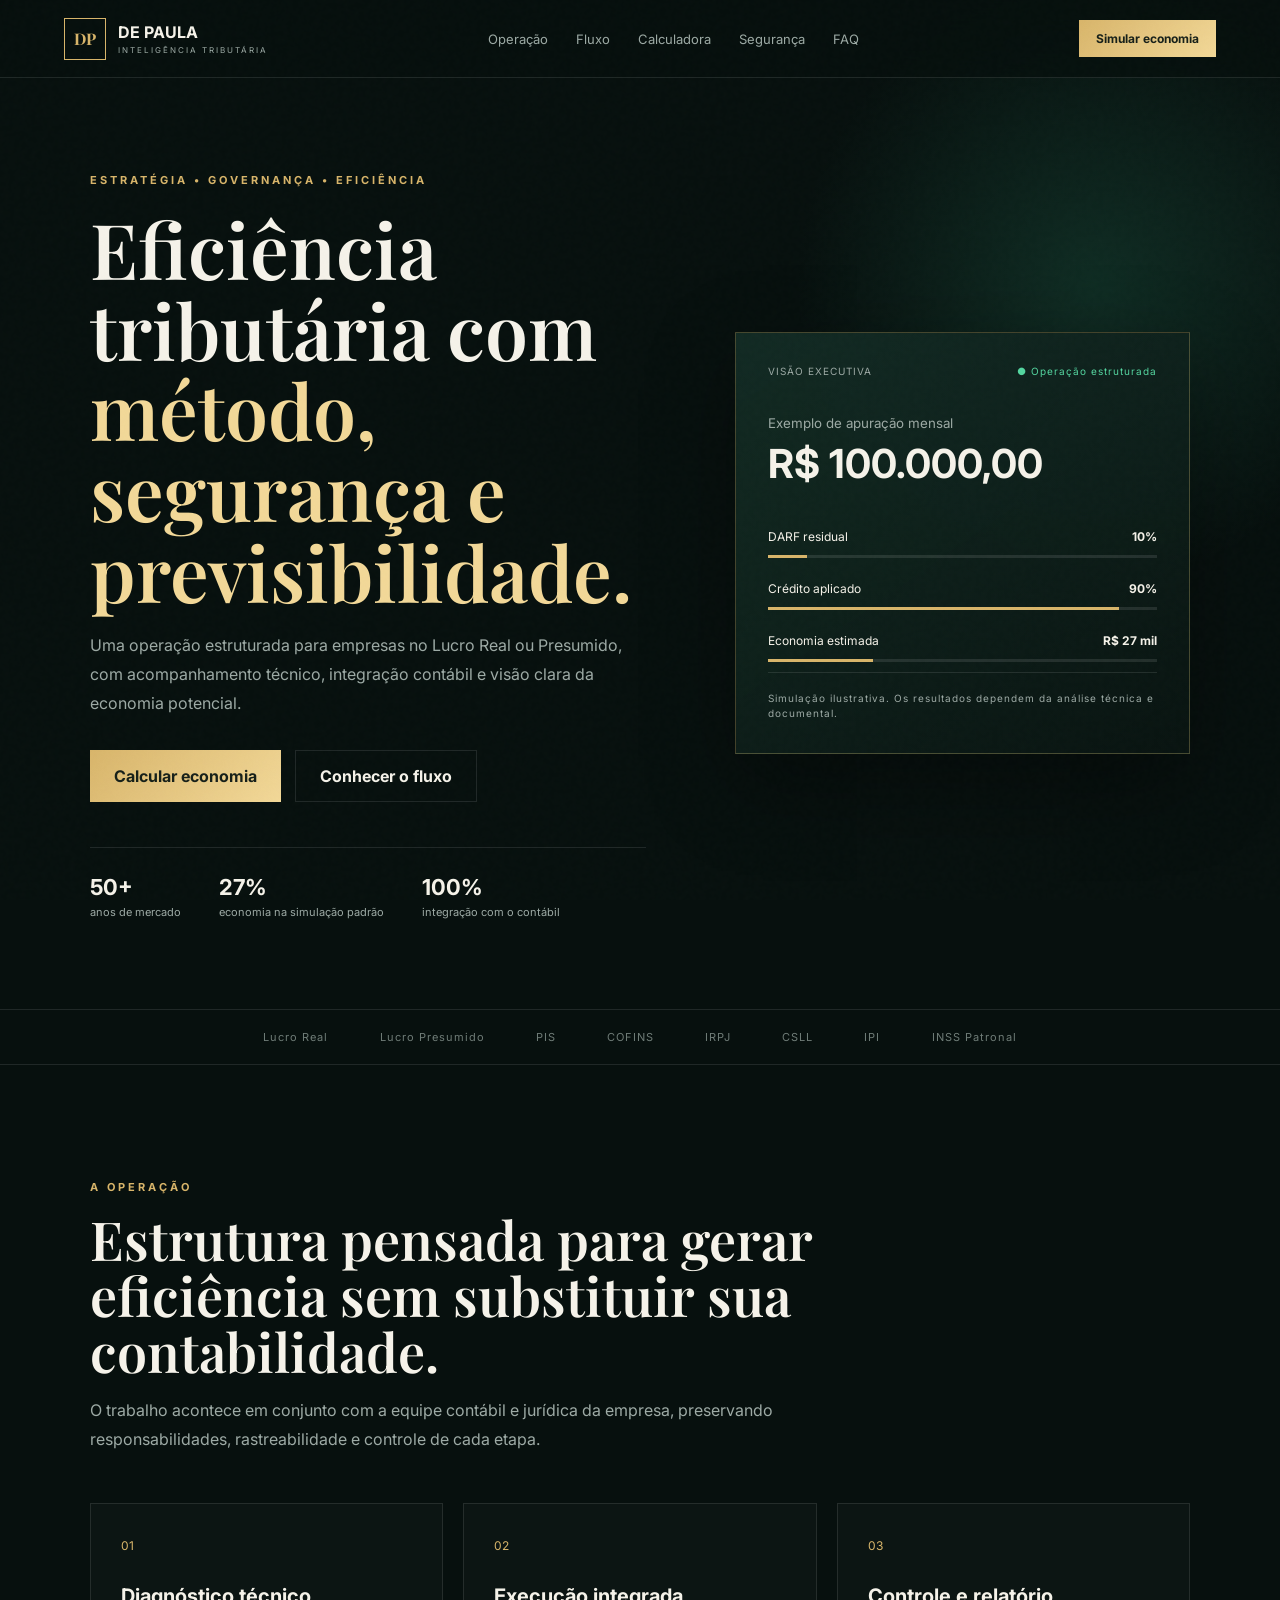
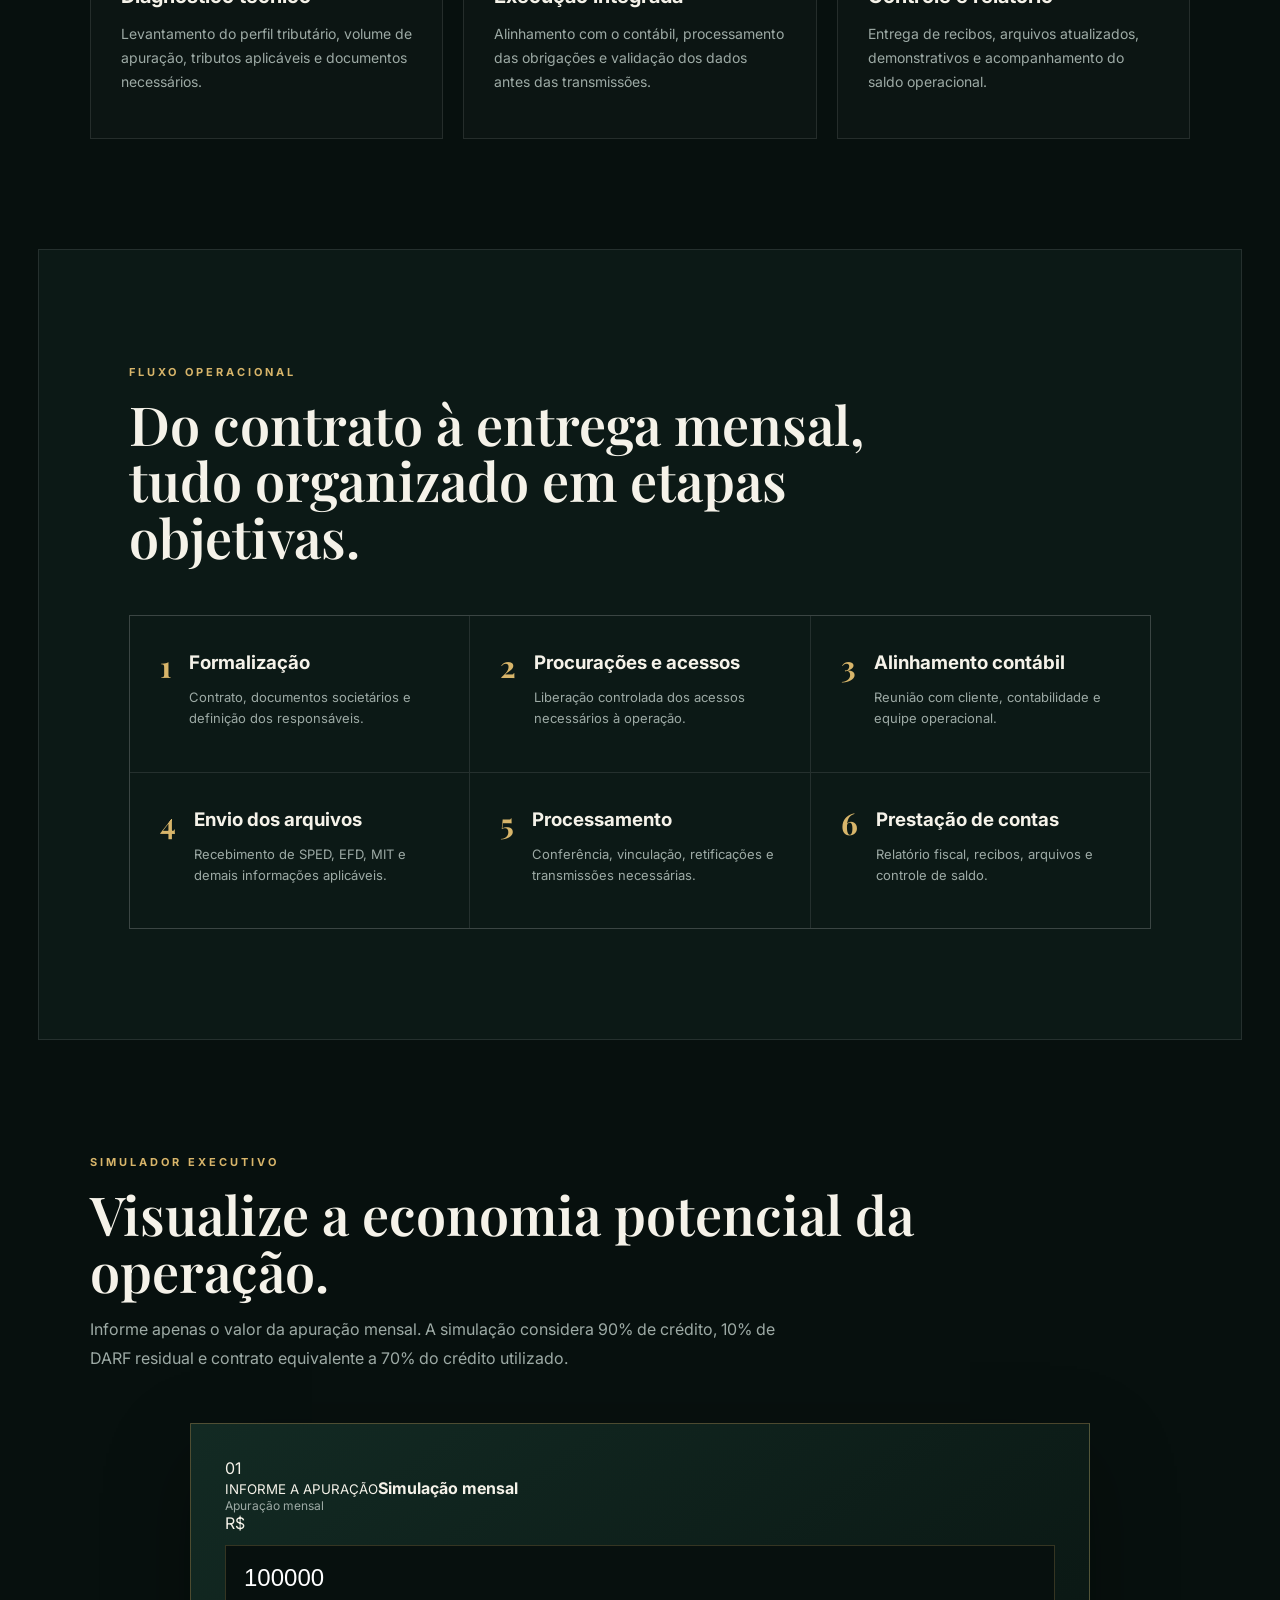
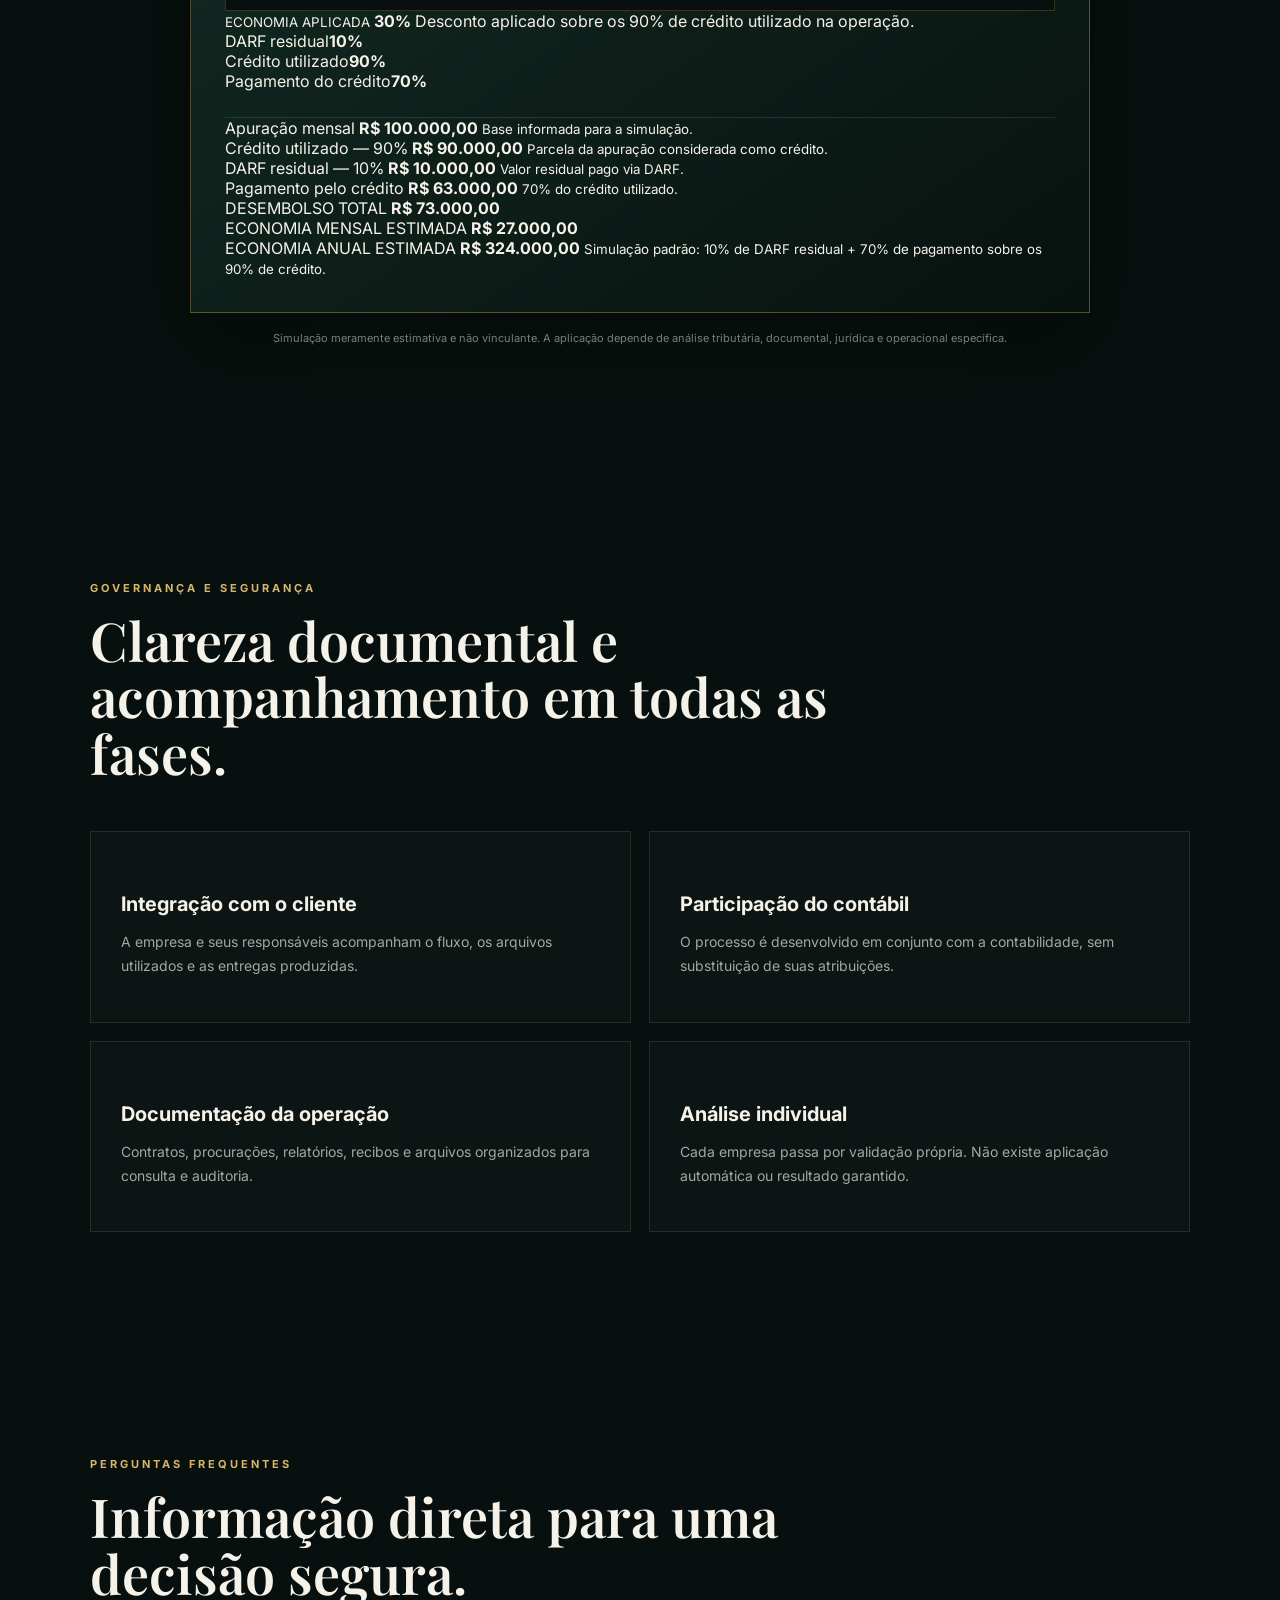
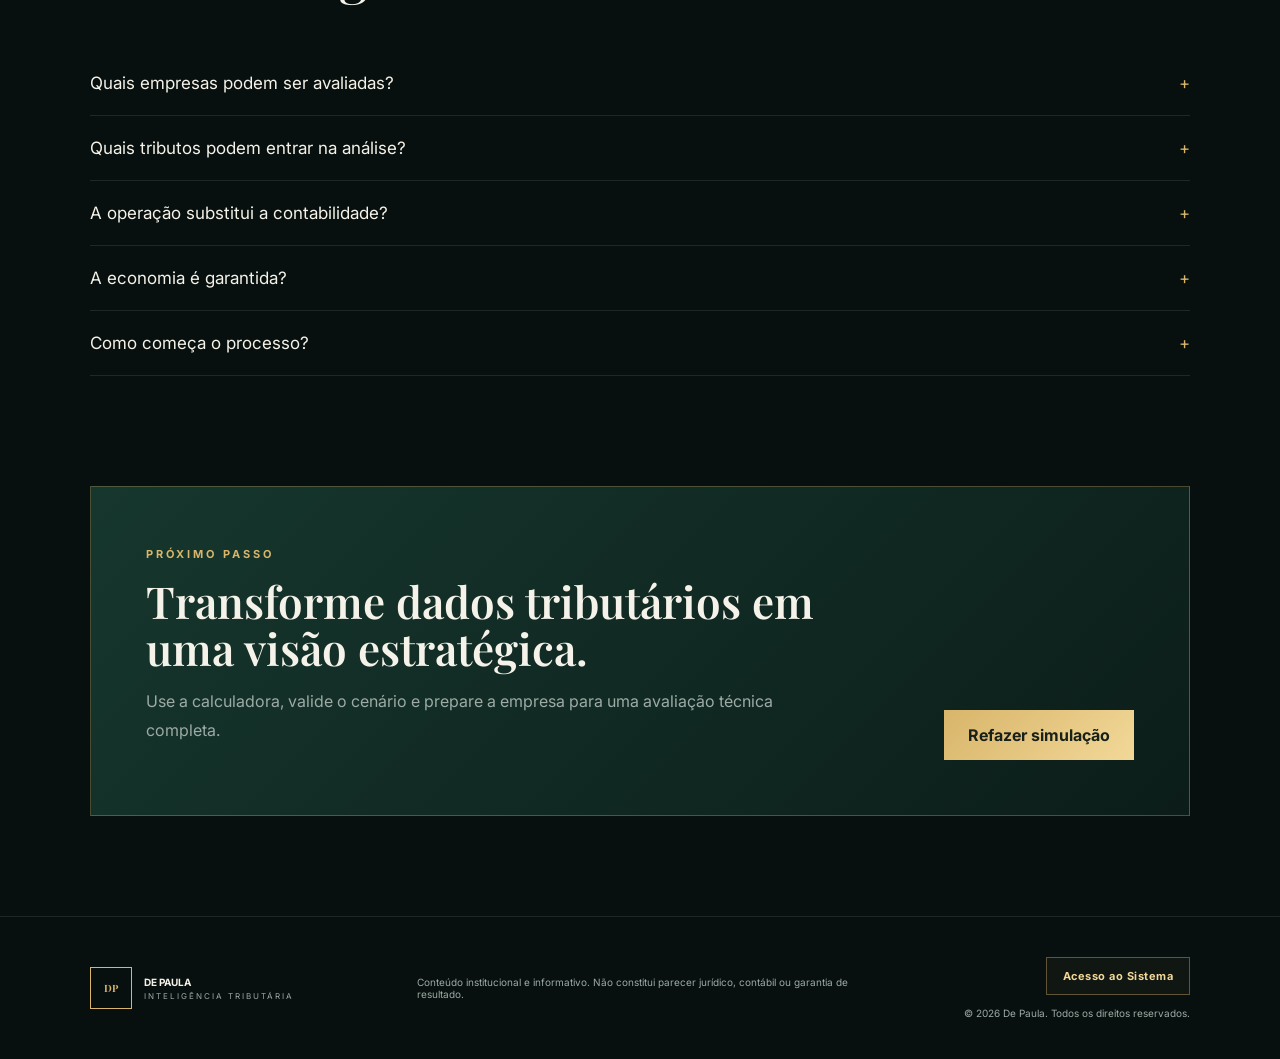
==== commit ca23cc24: "Reorganiza calculadora em layout premium" ====
--- a/index.html
+++ b/index.html
@@ -78,23 +78,66 @@
 
     <section class="section calculator-section" id="calculadora">
       <div class="section-head reveal"><span class="eyebrow">SIMULADOR EXECUTIVO</span><h2>Visualize a economia potencial da operação.</h2><p>Informe apenas o valor da apuração mensal. A simulação considera 90% de crédito, 10% de DARF residual e contrato equivalente a 70% do crédito utilizado.</p></div>
-      <div class="calculator reveal">
+      <div class="calculator calculator-fixed reveal">
         <div class="calc-inputs">
-          <label>Apuração mensal <span>Digite o valor</span><input id="apuracao" type="number" min="0" value="100000" step="1000"></label>
+          <div class="calc-kicker">
+            <span>01</span>
+            <div><small>INFORME A APURAÇÃO</small><strong>Simulação mensal</strong></div>
+          </div>
+
+          <label class="money-label" for="apuracao">Apuração mensal</label>
+          <div class="money-field">
+            <span>R$</span>
+            <input id="apuracao" type="number" min="0" value="100000" step="1000" aria-label="Valor da apuração mensal">
+          </div>
+
+          <div class="fixed-economy-card">
+            <small>ECONOMIA APLICADA</small>
+            <strong>30%</strong>
+            <span>Desconto aplicado sobre os 90% de crédito utilizado na operação.</span>
+          </div>
+
+          <div class="calc-rule-list">
+            <div><span>DARF residual</span><strong>10%</strong></div>
+            <div><span>Crédito utilizado</span><strong>90%</strong></div>
+            <div><span>Pagamento do crédito</span><strong>70%</strong></div>
+          </div>
         </div>
 
-        <div class="simulation-title"><strong>Simulação</strong><span>VISÃO FINANCEIRA</span></div>
-        <div class="sim-table">
-          <div class="sim-row"><span>Apuração</span><strong id="simApuracao">R$ 100.000,00</strong></div>
-          <div class="sim-row subtle"><span>Crédito — 90%</span><strong id="simCredito">R$ 90.000,00</strong></div>
-          <div class="sim-row"><span>DARF — 10%</span><strong id="simDarf">R$ 10.000,00</strong></div>
-          <div class="sim-row"><span>% do contrato</span><strong id="simContrato">70%</strong></div>
-          <div class="sim-row"><span>Pagamento pelo crédito</span><strong id="simPagamento">R$ 63.000,00</strong></div>
-          <div class="sim-row total-row"><span>DARF + Crédito</span><strong id="simTotal">R$ 73.000,00</strong></div>
-          <div class="sim-row saving"><span>Economia mensal</span><strong id="simEconomiaMensal">R$ 27.000,00</strong></div>
-          <div class="sim-row saving"><span>Economia anual</span><strong id="simEconomiaAnual">R$ 324.000,00</strong></div>
+        <div class="calc-results">
+          <div class="result">
+            <span>Apuração mensal</span>
+            <strong id="simApuracao">R$ 100.000,00</strong>
+            <small>Base informada para a simulação.</small>
+          </div>
+          <div class="result">
+            <span>Crédito utilizado — 90%</span>
+            <strong id="simCredito">R$ 90.000,00</strong>
+            <small>Parcela da apuração considerada como crédito.</small>
+          </div>
+          <div class="result">
+            <span>DARF residual — 10%</span>
+            <strong id="simDarf">R$ 10.000,00</strong>
+            <small>Valor residual pago via DARF.</small>
+          </div>
+          <div class="result">
+            <span>Pagamento pelo crédito</span>
+            <strong id="simPagamento">R$ 63.000,00</strong>
+            <small><span id="simContrato">70%</span> do crédito utilizado.</small>
+          </div>
+
+          <div class="savings-card">
+            <span>DESEMBOLSO TOTAL</span>
+            <strong id="simTotal">R$ 73.000,00</strong>
+            <div class="savings-divider"></div>
+            <span>ECONOMIA MENSAL ESTIMADA</span>
+            <strong id="simEconomiaMensal">R$ 27.000,00</strong>
+            <div class="savings-divider"></div>
+            <span>ECONOMIA ANUAL ESTIMADA</span>
+            <strong id="simEconomiaAnual">R$ 324.000,00</strong>
+            <small>Simulação padrão: 10% de DARF residual + 70% de pagamento sobre os 90% de crédito.</small>
+          </div>
         </div>
-        <p class="calc-note">Exemplo padrão: em uma apuração de R$ 100 mil, 90% correspondem ao crédito. Aplicando 70% sobre o crédito, o pagamento é de R$ 63 mil. Somado ao DARF residual de R$ 10 mil, o desembolso total é R$ 73 mil e a economia mensal estimada é R$ 27 mil.</p>
       </div>
       <p class="disclaimer">Simulação meramente estimativa e não vinculante. A aplicação depende de análise tributária, documental, jurídica e operacional específica.</p>
     </section>
--- a/styles.css
+++ b/styles.css
@@ -1 +1 @@
-:root{--bg:#07100e;--panel:#0c1916;--panel2:#11231e;--gold:#d8b56a;--gold2:#f2d898;--text:#f5f2e9;--muted:#9daaa5;--line:rgba(255,255,255,.1);--green:#54d6a0}*{box-sizing:border-box}html{scroll-behavior:smooth}body{margin:0;background:var(--bg);color:var(--text);font-family:Inter,sans-serif;overflow-x:hidden}.noise{position:fixed;inset:0;pointer-events:none;opacity:.035;z-index:20;background-image:url("data:image/svg+xml,%3Csvg viewBox='0 0 180 180' xmlns='http://www.w3.org/2000/svg'%3E%3Cfilter id='n'%3E%3CfeTurbulence type='fractalNoise' baseFrequency='.9' numOctaves='2' stitchTiles='stitch'/%3E%3C/filter%3E%3Crect width='100%25' height='100%25' filter='url(%23n)' opacity='.5'/%3E%3C/svg%3E")}.header{height:78px;padding:0 5vw;display:flex;align-items:center;justify-content:space-between;position:sticky;top:0;background:rgba(7,16,14,.82);backdrop-filter:blur(18px);z-index:15;border-bottom:1px solid var(--line)}.brand{display:flex;align-items:center;gap:12px;color:var(--text);text-decoration:none}.brand-mark{width:42px;height:42px;border:1px solid var(--gold);display:grid;place-items:center;color:var(--gold);font-family:'Playfair Display',serif;font-weight:700}.brand strong,.brand small{display:block}.brand small{font-size:8px;letter-spacing:2px;color:var(--muted);margin-top:3px}.nav{display:flex;gap:28px}.nav a{color:var(--muted);text-decoration:none;font-size:13px}.nav a:hover{color:var(--gold2)}.btn{display:inline-flex;justify-content:center;align-items:center;padding:15px 24px;background:linear-gradient(135deg,var(--gold),var(--gold2));color:#172019;text-decoration:none;font-weight:700;border:0;cursor:pointer;transition:.25s}.btn:hover{transform:translateY(-2px);box-shadow:0 14px 35px rgba(216,181,106,.18)}.btn-sm{padding:11px 17px;font-size:12px}.btn-ghost{background:transparent;color:var(--text);border:1px solid var(--line)}.menu{display:none;background:none;border:0;color:#fff;font-size:24px}.hero{min-height:calc(100vh - 78px);display:grid;grid-template-columns:1.1fr .9fr;gap:7vw;align-items:center;padding:90px 7vw;position:relative}.hero-glow{position:absolute;width:650px;height:650px;border-radius:50%;background:radial-gradient(circle,rgba(40,128,98,.25),transparent 65%);right:-140px;top:-120px}.hero-copy,.hero-card{position:relative;z-index:2}.eyebrow{color:var(--gold);font-size:11px;letter-spacing:3px;font-weight:700}.hero h1,.section h2,.cta-section h2{font-family:'Playfair Display',serif;font-weight:600;line-height:1.05}.hero h1{font-size:clamp(50px,6vw,86px);margin:20px 0}.hero h1 em{font-style:normal;color:var(--gold2)}.hero p,.section-head p,.cta-section p{color:var(--muted);line-height:1.8;max-width:700px}.hero-actions{display:flex;gap:14px;margin:32px 0 45px}.hero-proof{display:flex;gap:38px;border-top:1px solid var(--line);padding-top:26px}.hero-proof strong,.hero-proof span{display:block}.hero-proof strong{font-size:22px}.hero-proof span{font-size:11px;color:var(--muted);margin-top:5px}.hero-card{padding:32px;background:linear-gradient(145deg,rgba(19,43,36,.96),rgba(9,20,17,.98));border:1px solid rgba(216,181,106,.28);box-shadow:0 30px 80px rgba(0,0,0,.35)}.card-top,.card-foot{display:flex;justify-content:space-between;font-size:10px;color:var(--muted);letter-spacing:1px}.live{color:var(--green)}.metric{padding:38px 0 28px}.metric small,.metric strong{display:block}.metric small{color:var(--muted)}.metric strong{font-size:40px;margin-top:8px}.bars>div{position:relative;padding:13px 0 24px;display:flex;justify-content:space-between;font-size:12px}.bars i{position:absolute;height:3px;bottom:10px;left:0;width:100%;background:var(--line)}.bars i:after{content:"";display:block;width:var(--w);height:100%;background:var(--gold)}.card-foot{border-top:1px solid var(--line);padding-top:18px;line-height:1.5}.strip{display:flex;justify-content:center;gap:4vw;padding:20px 4vw;border-block:1px solid var(--line);color:#6f7c77;font-size:11px;letter-spacing:1px;flex-wrap:wrap}.section{padding:110px 7vw}.section-head{max-width:850px;margin-bottom:50px}.section h2,.cta-section h2{font-size:clamp(36px,4.2vw,60px);margin:16px 0}.grid-3{display:grid;grid-template-columns:repeat(3,1fr);gap:20px}.feature,.security{padding:30px;border:1px solid var(--line);background:rgba(255,255,255,.02);transition:.3s}.feature:hover,.security:hover{transform:translateY(-5px);border-color:rgba(216,181,106,.35);background:rgba(216,181,106,.035)}.feature>span{font-size:12px;color:var(--gold)}.feature h3,.security h3{font-size:20px;margin:30px 0 12px}.feature p,.security p{color:var(--muted);line-height:1.7;font-size:14px}.dark-panel{margin:0 3vw;background:var(--panel);border:1px solid var(--line)}.timeline{display:grid;grid-template-columns:repeat(3,1fr);gap:1px;background:var(--line);border:1px solid var(--line)}.step{background:var(--panel);padding:30px;display:flex;gap:18px}.step b{color:var(--gold);font-family:'Playfair Display';font-size:30px}.step h3{margin:5px 0 10px}.step p{color:var(--muted);line-height:1.6;font-size:13px}.calculator{max-width:900px;margin:0 auto;background:linear-gradient(145deg,rgba(19,43,36,.98),rgba(8,18,15,.99));border:1px solid rgba(216,181,106,.32);box-shadow:0 30px 80px rgba(0,0,0,.32);padding:34px}.calc-inputs{padding:0 0 26px;border-bottom:1px solid var(--line)}.calc-inputs label{display:block;color:var(--muted);font-size:12px;margin:0}.calc-inputs label span{float:right;color:var(--gold)}input[type=number]{width:100%;margin-top:12px;background:#07100e;border:1px solid rgba(216,181,106,.22);padding:18px;color:#fff;font-size:24px;outline:none}.simulation-title{display:flex;justify-content:space-between;align-items:center;margin:28px 0 10px}.simulation-title strong{font-family:'Playfair Display',serif;font-size:28px}.simulation-title span{font-size:10px;letter-spacing:2px;color:var(--gold)}.sim-table{border-top:1px solid var(--line)}.sim-row{display:flex;justify-content:space-between;gap:20px;align-items:center;padding:18px 4px;border-bottom:1px solid var(--line)}.sim-row span{color:var(--muted);font-size:13px}.sim-row strong{font-size:18px;text-align:right}.sim-row.subtle strong{color:var(--gold2)}.sim-row.total-row{padding-top:22px;padding-bottom:22px}.sim-row.total-row span,.sim-row.total-row strong{font-weight:800;color:var(--text)}.sim-row.saving{margin-top:10px;padding:21px 18px;border:1px solid rgba(84,214,160,.3);background:linear-gradient(135deg,rgba(84,214,160,.13),rgba(84,214,160,.025))}.sim-row.saving+.sim-row.saving{margin-top:8px}.sim-row.saving span{color:#b9d8cd;font-weight:600}.sim-row.saving strong{color:var(--green);font-size:24px}.calc-note{margin:22px 0 0;color:#75817d;font-size:11px;line-height:1.7}.disclaimer{font-size:11px;color:#75817d;text-align:center;margin-top:18px}.grid-2{display:grid;grid-template-columns:1fr 1fr;gap:18px}.faq details{border-bottom:1px solid var(--line);padding:22px 0}.faq summary{font-size:17px;cursor:pointer;list-style:none}.faq summary:after{content:'+';float:right;color:var(--gold)}.faq details[open] summary:after{content:'–'}.faq details p{color:var(--muted);line-height:1.7;max-width:800px}.cta-section{margin:0 7vw 100px;padding:55px;background:linear-gradient(135deg,#16372e,#0c1d19);border:1px solid rgba(216,181,106,.3);display:flex;justify-content:space-between;align-items:end;gap:30px}.cta-section h2{font-size:44px;max-width:760px}footer{padding:40px 7vw;border-top:1px solid var(--line);display:grid;grid-template-columns:1fr 1.5fr 1fr;gap:30px;align-items:center;color:var(--muted);font-size:10px}footer>span{text-align:right}.reveal{opacity:0;transform:translateY(20px);transition:.7s ease}.reveal.visible{opacity:1;transform:none}@media(max-width:980px){.nav,.header>.btn{display:none}.menu{display:block}.nav.open{position:absolute;display:flex;flex-direction:column;top:78px;left:0;right:0;padding:25px;background:var(--bg)}.hero{grid-template-columns:1fr;padding-top:60px}.hero-card{max-width:650px}.grid-3,.timeline{grid-template-columns:1fr 1fr}footer{grid-template-columns:1fr;text-align:left}footer>span{text-align:left}}@media(max-width:640px){.header{padding:0 5vw}.hero,.section{padding:70px 5vw}.hero h1{font-size:45px}.hero-proof{gap:18px;flex-wrap:wrap}.grid-3,.timeline,.grid-2{grid-template-columns:1fr}.dark-panel{margin:0}.calculator{padding:22px}.simulation-title strong{font-size:23px}.sim-row{padding:16px 0}.sim-row span{font-size:12px}.sim-row strong{font-size:16px}.sim-row.saving{padding:18px 14px}.sim-row.saving strong{font-size:20px}.cta-section{margin:0 5vw 70px;padding:30px;display:block}.cta-section .btn{margin-top:20px}.hero-actions{flex-direction:column}.strip{justify-content:flex-start;padding-inline:5vw}}+:root{--bg:#07100e;--panel:#0c1916;--panel2:#11231e;--gold:#d8b56a;--gold2:#f2d898;--text:#f5f2e9;--muted:#9daaa5;--line:rgba(255,255,255,.1);--green:#54d6a0}*{box-sizing:border-box}html{scroll-behavior:smooth}body{margin:0;background:var(--bg);color:var(--text);font-family:Inter,sans-serif;overflow-x:hidden}.noise{position:fixed;inset:0;pointer-events:none;opacity:.035;z-index:20;background-image:url("data:image/svg+xml,%3Csvg viewBox='0 0 180 180' xmlns='http://www.w3.org/2000/svg'%3E%3Cfilter id='n'%3E%3CfeTurbulence type='fractalNoise' baseFrequency='.9' numOctaves='2' stitchTiles='stitch'/%3E%3C/filter%3E%3Crect width='100%25' height='100%25' filter='url(%23n)' opacity='.5'/%3E%3C/svg%3E")}.header{height:78px;padding:0 5vw;display:flex;align-items:center;justify-content:space-between;position:sticky;top:0;background:rgba(7,16,14,.82);backdrop-filter:blur(18px);z-index:15;border-bottom:1px solid var(--line)}.brand{display:flex;align-items:center;gap:12px;color:var(--text);text-decoration:none}.brand-mark{width:42px;height:42px;border:1px solid var(--gold);display:grid;place-items:center;color:var(--gold);font-family:'Playfair Display',serif;font-weight:700}.brand strong,.brand small{display:block}.brand small{font-size:8px;letter-spacing:2px;color:var(--muted);margin-top:3px}.nav{display:flex;gap:28px}.nav a{color:var(--muted);text-decoration:none;font-size:13px}.nav a:hover{color:var(--gold2)}.btn{display:inline-flex;justify-content:center;align-items:center;padding:15px 24px;background:linear-gradient(135deg,var(--gold),var(--gold2));color:#172019;text-decoration:none;font-weight:700;border:0;cursor:pointer;transition:.25s}.btn:hover{transform:translateY(-2px);box-shadow:0 14px 35px rgba(216,181,106,.18)}.btn-sm{padding:11px 17px;font-size:12px}.btn-ghost{background:transparent;color:var(--text);border:1px solid var(--line)}.menu{display:none;background:none;border:0;color:#fff;font-size:24px}.hero{min-height:calc(100vh - 78px);display:grid;grid-template-columns:1.1fr .9fr;gap:7vw;align-items:center;padding:90px 7vw;position:relative}.hero-glow{position:absolute;width:650px;height:650px;border-radius:50%;background:radial-gradient(circle,rgba(40,128,98,.25),transparent 65%);right:-140px;top:-120px}.hero-copy,.hero-card{position:relative;z-index:2}.eyebrow{color:var(--gold);font-size:11px;letter-spacing:3px;font-weight:700}.hero h1,.section h2,.cta-section h2{font-family:'Playfair Display',serif;font-weight:600;line-height:1.05}.hero h1{font-size:clamp(50px,6vw,86px);margin:20px 0}.hero h1 em{font-style:normal;color:var(--gold2)}.hero p,.section-head p,.cta-section p{color:var(--muted);line-height:1.8;max-width:700px}.hero-actions{display:flex;gap:14px;margin:32px 0 45px}.hero-proof{display:flex;gap:38px;border-top:1px solid var(--line);padding-top:26px}.hero-proof strong,.hero-proof span{display:block}.hero-proof strong{font-size:22px}.hero-proof span{font-size:11px;color:var(--muted);margin-top:5px}.hero-card{padding:32px;background:linear-gradient(145deg,rgba(19,43,36,.96),rgba(9,20,17,.98));border:1px solid rgba(216,181,106,.28);box-shadow:0 30px 80px rgba(0,0,0,.35)}.card-top,.card-foot{display:flex;justify-content:space-between;font-size:10px;color:var(--muted);letter-spacing:1px}.live{color:var(--green)}.metric{padding:38px 0 28px}.metric small,.metric strong{display:block}.metric small{color:var(--muted)}.metric strong{font-size:40px;margin-top:8px}.bars>div{position:relative;padding:13px 0 24px;display:flex;justify-content:space-between;font-size:12px}.bars i{position:absolute;height:3px;bottom:10px;left:0;width:100%;background:var(--line)}.bars i:after{content:"";display:block;width:var(--w);height:100%;background:var(--gold)}.card-foot{border-top:1px solid var(--line);padding-top:18px;line-height:1.5}.strip{display:flex;justify-content:center;gap:4vw;padding:20px 4vw;border-block:1px solid var(--line);color:#6f7c77;font-size:11px;letter-spacing:1px;flex-wrap:wrap}.section{padding:110px 7vw}.section-head{max-width:850px;margin-bottom:50px}.section h2,.cta-section h2{font-size:clamp(36px,4.2vw,60px);margin:16px 0}.grid-3{display:grid;grid-template-columns:repeat(3,1fr);gap:20px}.feature,.security{padding:30px;border:1px solid var(--line);background:rgba(255,255,255,.02);transition:.3s}.feature:hover,.security:hover{transform:translateY(-5px);border-color:rgba(216,181,106,.35);background:rgba(216,181,106,.035)}.feature>span{font-size:12px;color:var(--gold)}.feature h3,.security h3{font-size:20px;margin:30px 0 12px}.feature p,.security p{color:var(--muted);line-height:1.7;font-size:14px}.dark-panel{margin:0 3vw;background:var(--panel);border:1px solid var(--line)}.timeline{display:grid;grid-template-columns:repeat(3,1fr);gap:1px;background:var(--line);border:1px solid var(--line)}.step{background:var(--panel);padding:30px;display:flex;gap:18px}.step b{color:var(--gold);font-family:'Playfair Display';font-size:30px}.step h3{margin:5px 0 10px}.step p{color:var(--muted);line-height:1.6;font-size:13px}.calculator{max-width:900px;margin:0 auto;background:linear-gradient(145deg,rgba(19,43,36,.98),rgba(8,18,15,.99));border:1px solid rgba(216,181,106,.32);box-shadow:0 30px 80px rgba(0,0,0,.32);padding:34px}.calc-inputs{padding:0 0 26px;border-bottom:1px solid var(--line)}.calc-inputs label{display:block;color:var(--muted);font-size:12px;margin:0}.calc-inputs label span{float:right;color:var(--gold)}input[type=number]{width:100%;margin-top:12px;background:#07100e;border:1px solid rgba(216,181,106,.22);padding:18px;color:#fff;font-size:24px;outline:none}.simulation-title{display:flex;justify-content:space-between;align-items:center;margin:28px 0 10px}.simulation-title strong{font-family:'Playfair Display',serif;font-size:28px}.simulation-title span{font-size:10px;letter-spacing:2px;color:var(--gold)}.sim-table{border-top:1px solid var(--line)}.sim-row{display:flex;justify-content:space-between;gap:20px;align-items:center;padding:18px 4px;border-bottom:1px solid var(--line)}.sim-row span{color:var(--muted);font-size:13px}.sim-row strong{font-size:18px;text-align:right}.sim-row.subtle strong{color:var(--gold2)}.sim-row.total-row{padding-top:22px;padding-bottom:22px}.sim-row.total-row span,.sim-row.total-row strong{font-weight:800;color:var(--text)}.sim-row.saving{margin-top:10px;padding:21px 18px;border:1px solid rgba(84,214,160,.3);background:linear-gradient(135deg,rgba(84,214,160,.13),rgba(84,214,160,.025))}.sim-row.saving+.sim-row.saving{margin-top:8px}.sim-row.saving span{color:#b9d8cd;font-weight:600}.sim-row.saving strong{color:var(--green);font-size:24px}.calc-note{margin:22px 0 0;color:#75817d;font-size:11px;line-height:1.7}.disclaimer{font-size:11px;color:#75817d;text-align:center;margin-top:18px}.grid-2{display:grid;grid-template-columns:1fr 1fr;gap:18px}.faq details{border-bottom:1px solid var(--line);padding:22px 0}.faq summary{font-size:17px;cursor:pointer;list-style:none}.faq summary:after{content:'+';float:right;color:var(--gold)}.faq details[open] summary:after{content:'–'}.faq details p{color:var(--muted);line-height:1.7;max-width:800px}.cta-section{margin:0 7vw 100px;padding:55px;background:linear-gradient(135deg,#16372e,#0c1d19);border:1px solid rgba(216,181,106,.3);display:flex;justify-content:space-between;align-items:end;gap:30px}.cta-section h2{font-size:44px;max-width:760px}footer{padding:40px 7vw;border-top:1px solid var(--line);display:grid;grid-template-columns:1fr 1.5fr 1fr;gap:30px;align-items:center;color:var(--muted);font-size:10px}.footer-actions{display:flex;flex-direction:column;align-items:flex-end;gap:12px}.system-access{display:inline-flex;align-items:center;justify-content:center;padding:11px 16px;border:1px solid rgba(216,181,106,.4);color:var(--gold2);text-decoration:none;font-size:11px;font-weight:700;letter-spacing:.5px;transition:.25s;background:rgba(216,181,106,.04)}.system-access:hover{background:rgba(216,181,106,.12);border-color:var(--gold);transform:translateY(-1px)}.reveal{opacity:0;transform:translateY(20px);transition:.7s ease}.reveal.visible{opacity:1;transform:none}@media(max-width:980px){.nav,.header>.btn{display:none}.menu{display:block}.nav.open{position:absolute;display:flex;flex-direction:column;top:78px;left:0;right:0;padding:25px;background:var(--bg)}.hero{grid-template-columns:1fr;padding-top:60px}.hero-card{max-width:650px}.grid-3,.timeline{grid-template-columns:1fr 1fr}footer{grid-template-columns:1fr;text-align:left}.footer-actions{align-items:flex-start}}@media(max-width:640px){.header{padding:0 5vw}.hero,.section{padding:70px 5vw}.hero h1{font-size:45px}.hero-proof{gap:18px;flex-wrap:wrap}.grid-3,.timeline,.grid-2{grid-template-columns:1fr}.dark-panel{margin:0}.calculator{padding:22px}.simulation-title strong{font-size:23px}.sim-row{padding:16px 0}.sim-row span{font-size:12px}.sim-row strong{font-size:16px}.sim-row.saving{padding:18px 14px}.sim-row.saving strong{font-size:20px}.cta-section{margin:0 5vw 70px;padding:30px;display:block}.cta-section .btn{margin-top:20px}.hero-actions{flex-direction:column}.strip{justify-content:flex-start;padding-inline:5vw}}
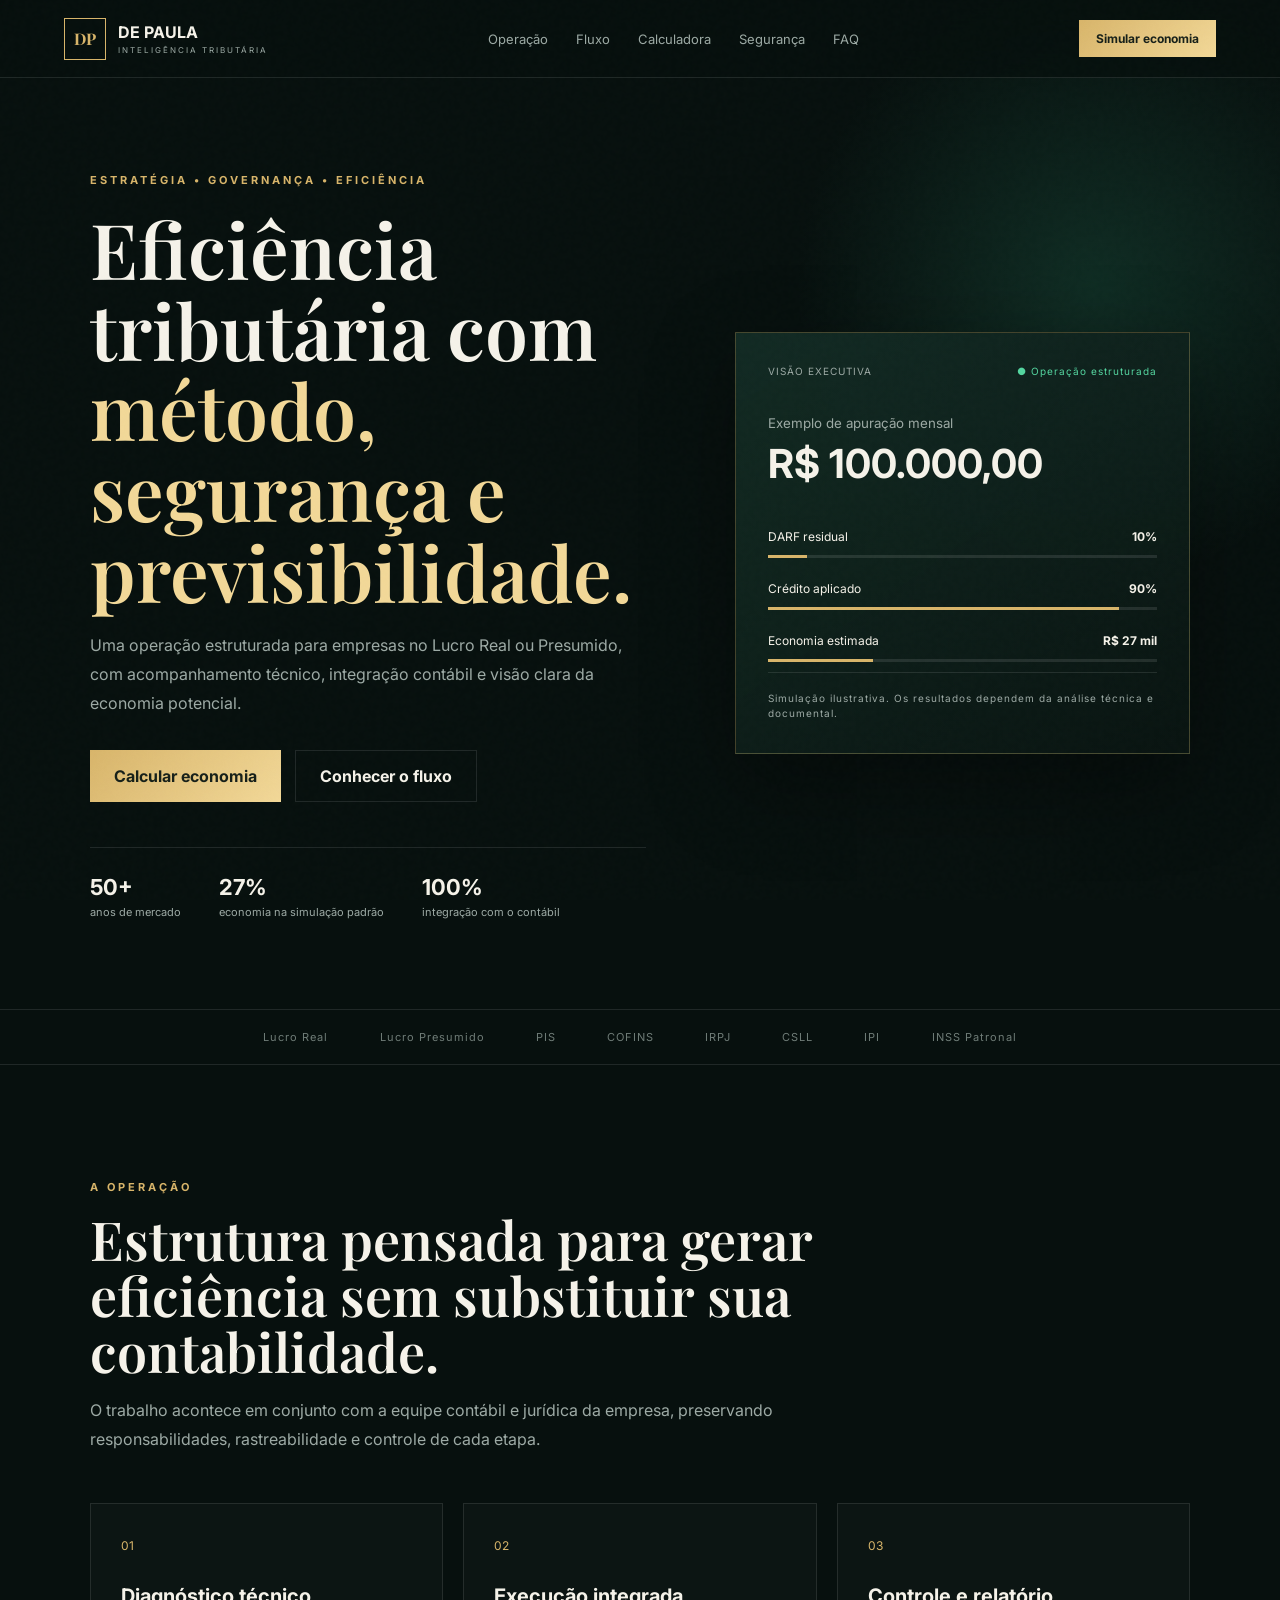
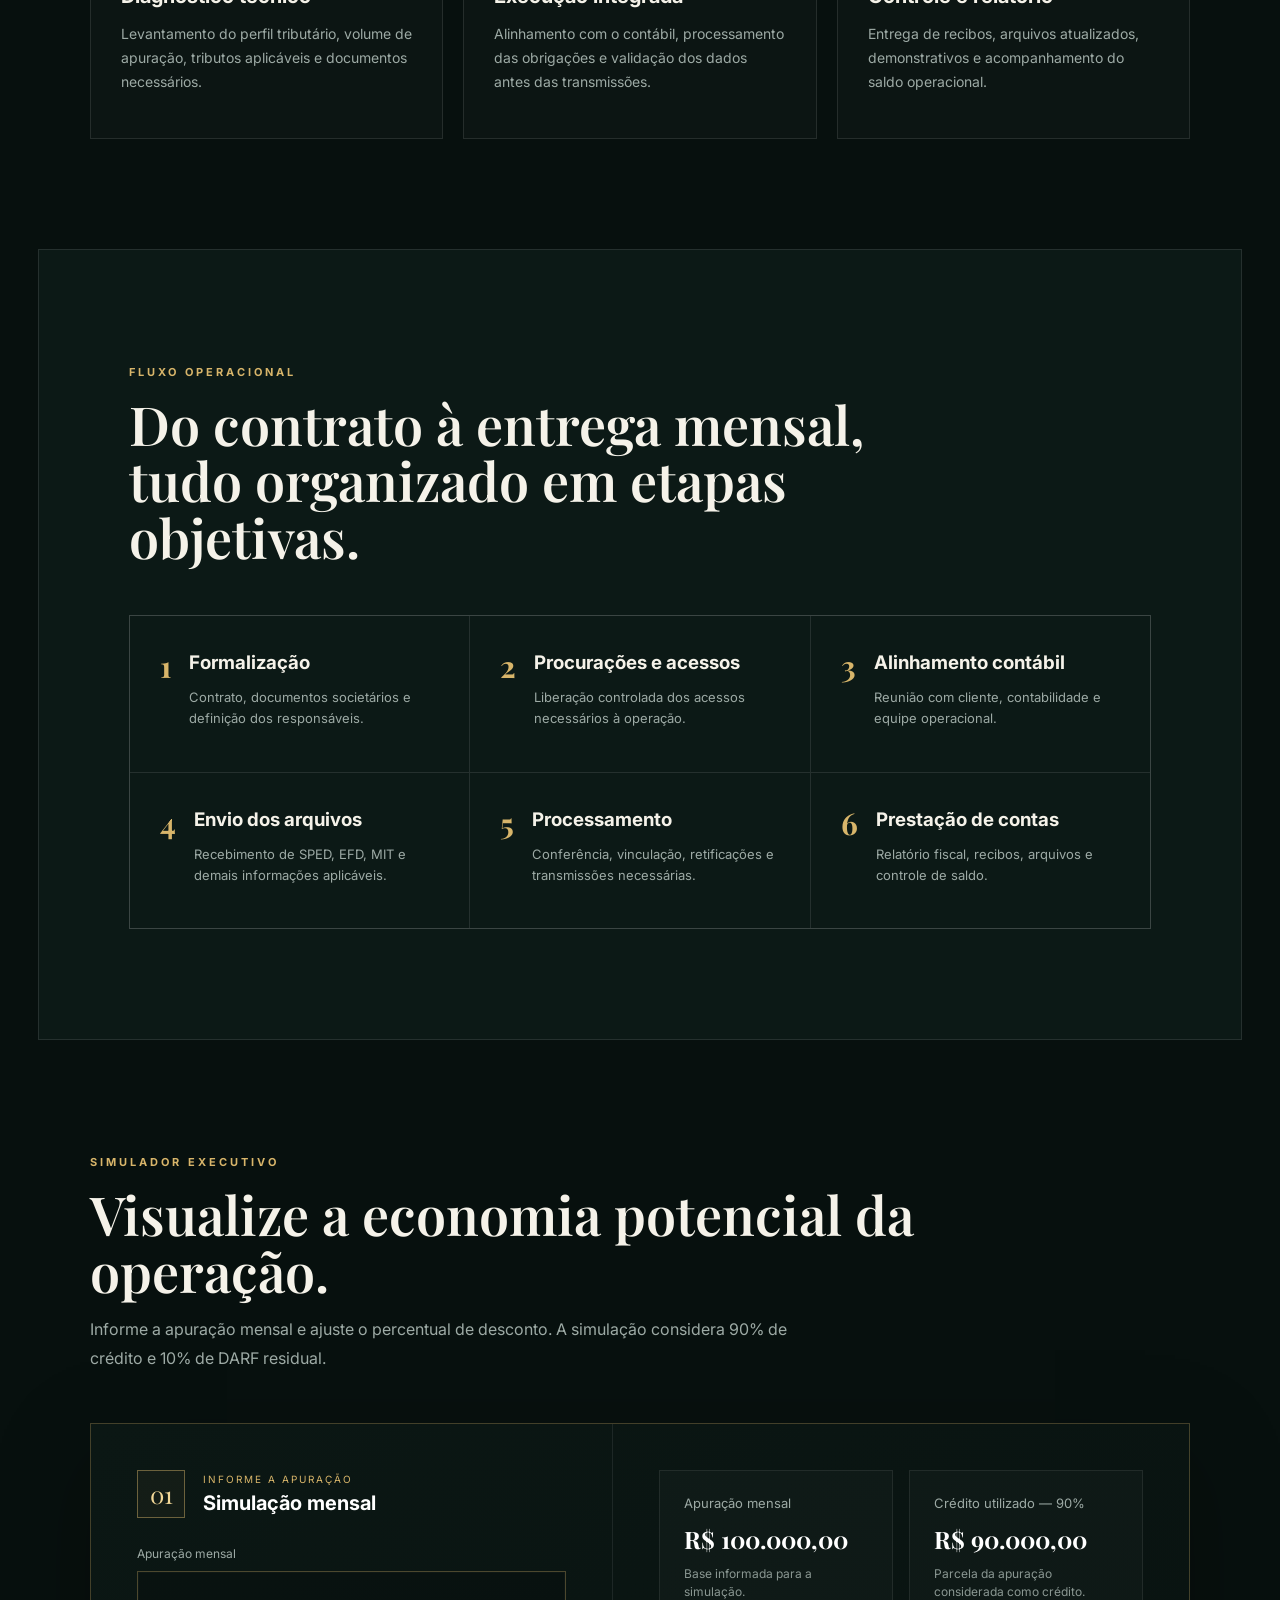
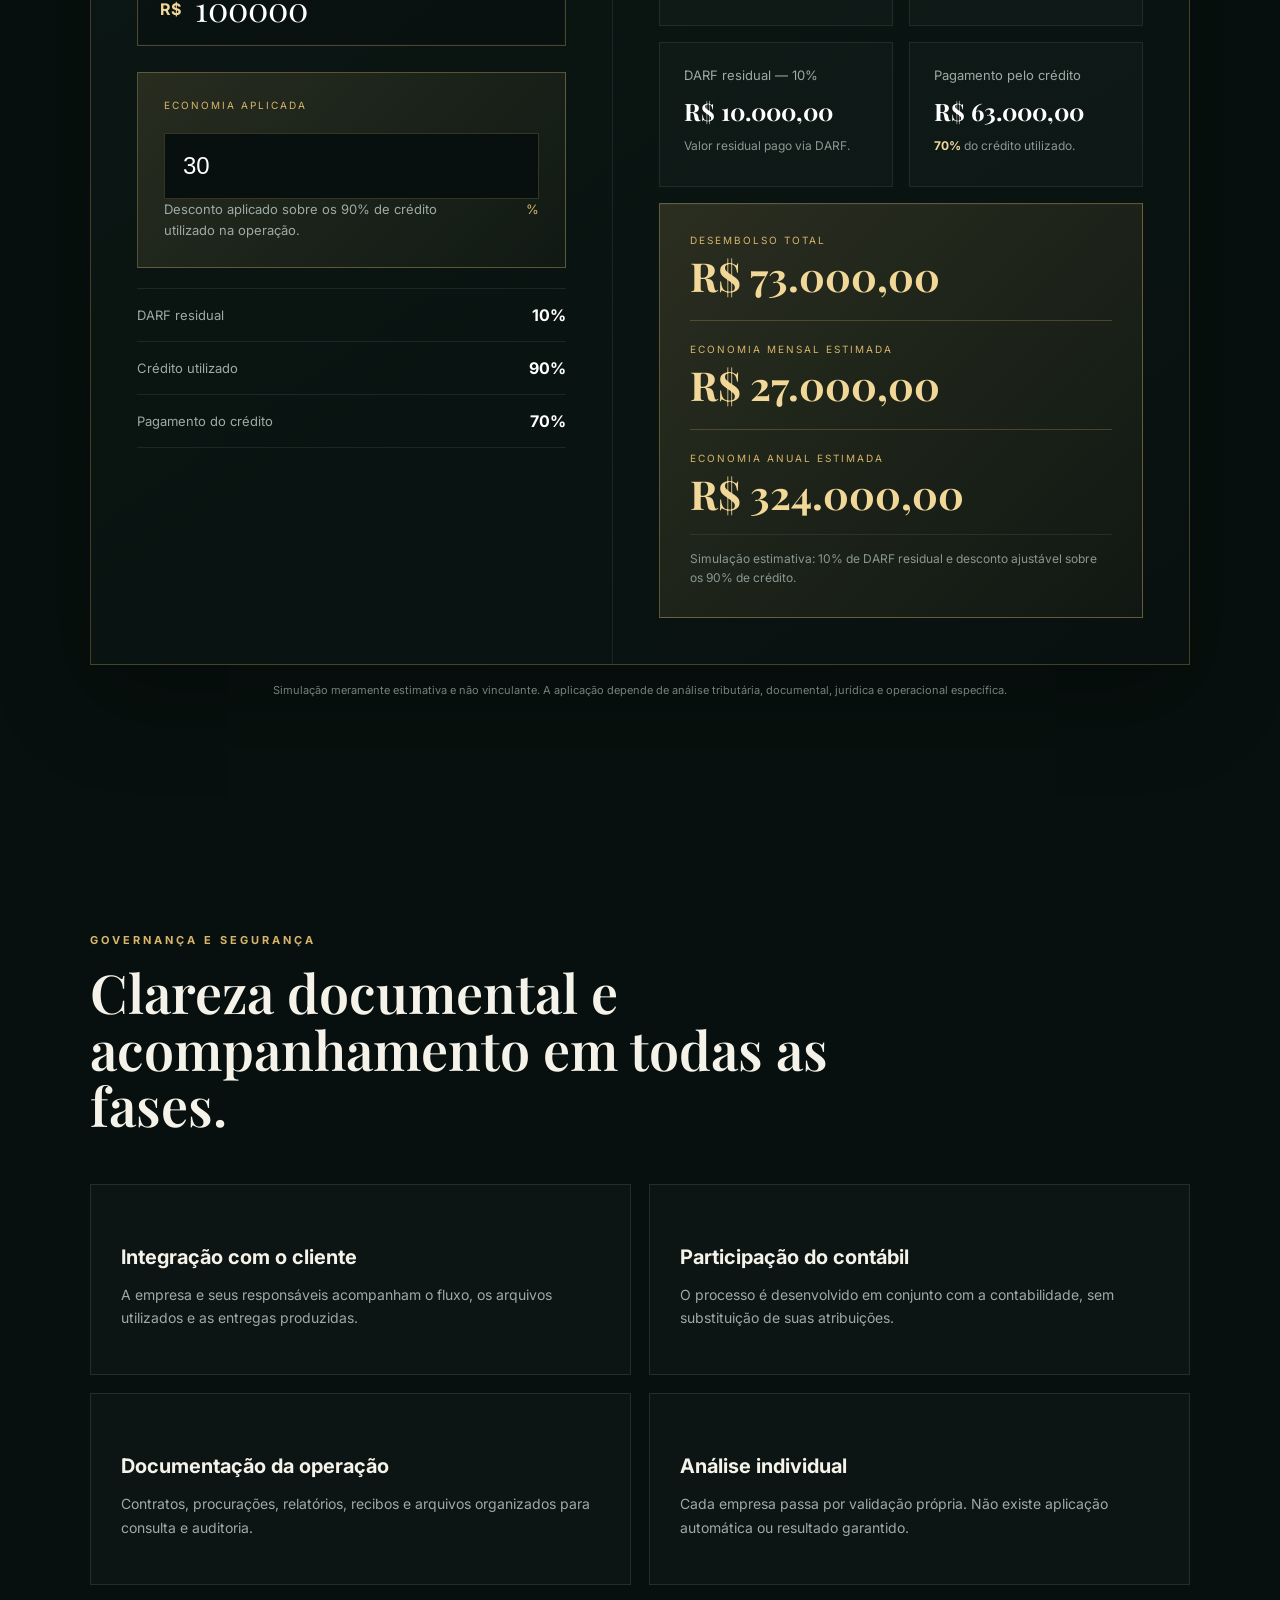
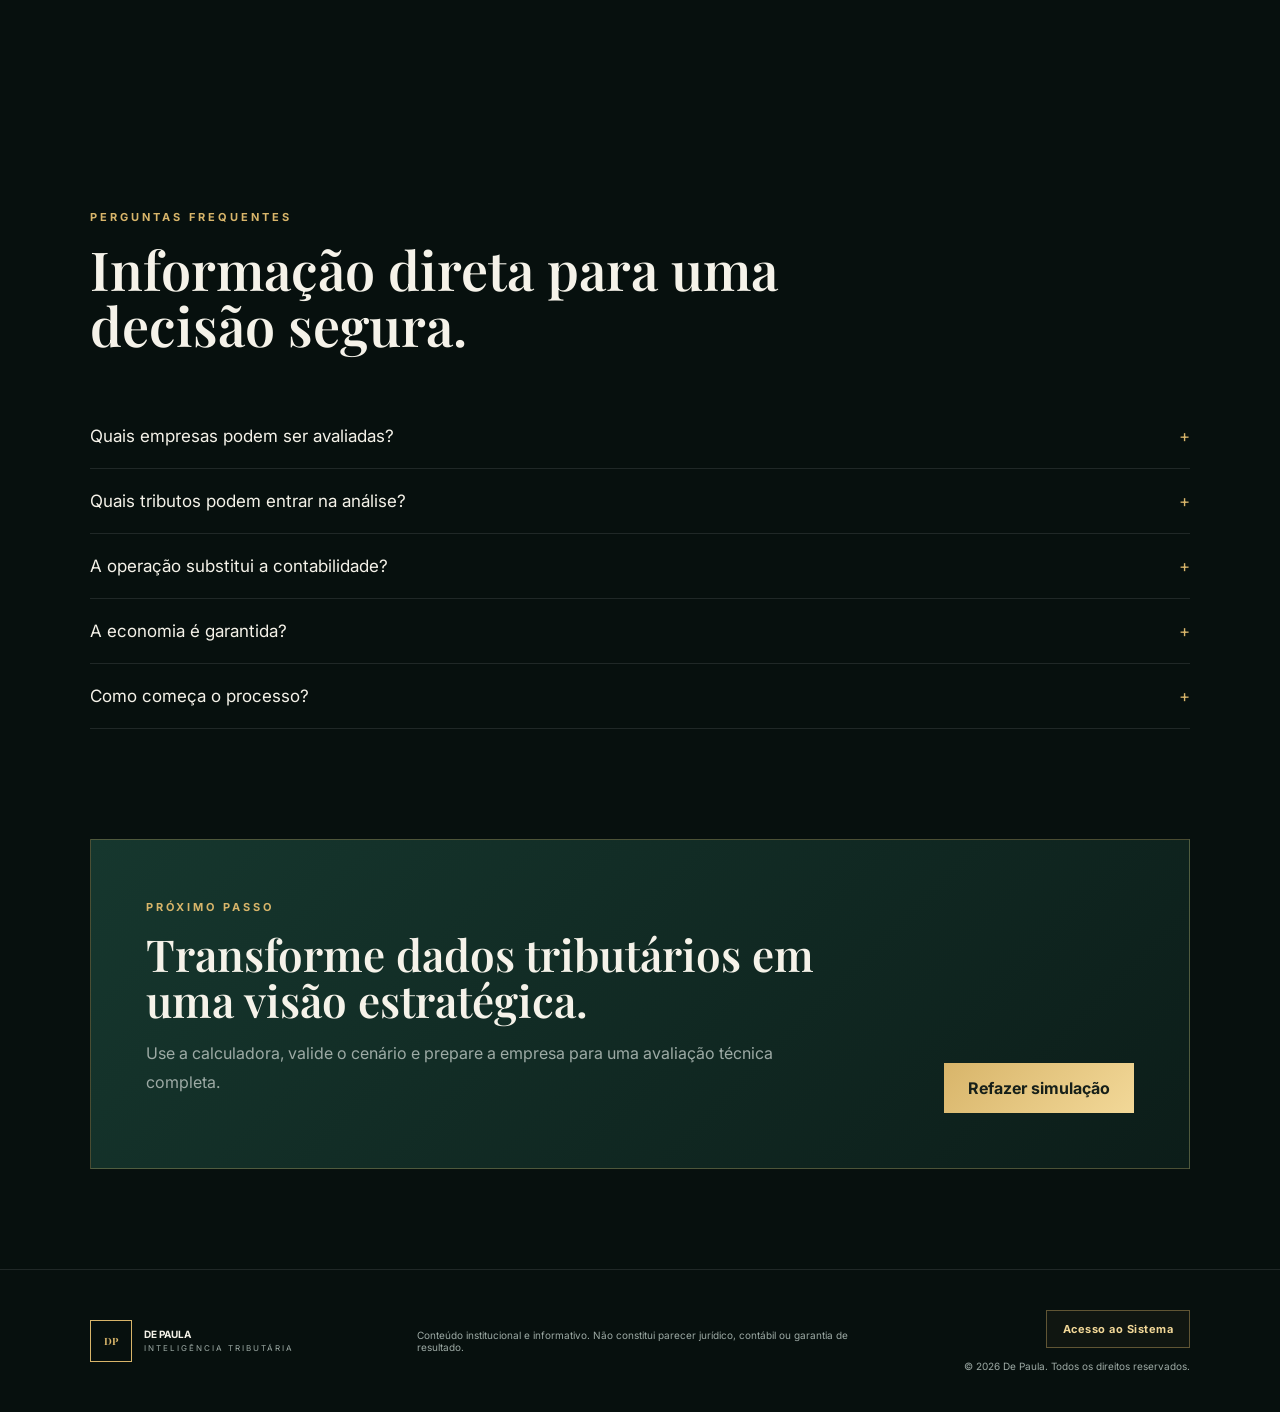
==== commit 670237b2: "Permitir desconto editável na calculadora tributária" ====
--- a/index.html
+++ b/index.html
@@ -77,7 +77,7 @@
     </section>
 
     <section class="section calculator-section" id="calculadora">
-      <div class="section-head reveal"><span class="eyebrow">SIMULADOR EXECUTIVO</span><h2>Visualize a economia potencial da operação.</h2><p>Informe apenas o valor da apuração mensal. A simulação considera 90% de crédito, 10% de DARF residual e contrato equivalente a 70% do crédito utilizado.</p></div>
+      <div class="section-head reveal"><span class="eyebrow">SIMULADOR EXECUTIVO</span><h2>Visualize a economia potencial da operação.</h2><p>Informe a apuração mensal e ajuste o percentual de desconto. A simulação considera 90% de crédito e 10% de DARF residual.</p></div>
       <div class="calculator calculator-fixed reveal">
         <div class="calc-inputs">
           <div class="calc-kicker">
@@ -93,14 +93,14 @@
 
           <div class="fixed-economy-card">
             <small>ECONOMIA APLICADA</small>
-            <strong>30%</strong>
+            <label class="discount-edit" for="desconto"><input id="desconto" type="number" min="0" max="45" step="0.5" value="30" inputmode="decimal" aria-label="Percentual de desconto"><span>%</span></label>
             <span>Desconto aplicado sobre os 90% de crédito utilizado na operação.</span>
           </div>
 
           <div class="calc-rule-list">
             <div><span>DARF residual</span><strong>10%</strong></div>
             <div><span>Crédito utilizado</span><strong>90%</strong></div>
-            <div><span>Pagamento do crédito</span><strong>70%</strong></div>
+            <div><span>Pagamento do crédito</span><strong id="regraPagamento">70%</strong></div>
           </div>
         </div>
 
@@ -135,7 +135,7 @@
             <div class="savings-divider"></div>
             <span>ECONOMIA ANUAL ESTIMADA</span>
             <strong id="simEconomiaAnual">R$ 324.000,00</strong>
-            <small>Simulação padrão: 10% de DARF residual + 70% de pagamento sobre os 90% de crédito.</small>
+            <small>Simulação estimativa: 10% de DARF residual e desconto ajustável sobre os 90% de crédito.</small>
           </div>
         </div>
       </div>
--- a/styles.css
+++ b/styles.css
@@ -1 +1,34 @@
-:root{--bg:#07100e;--panel:#0c1916;--panel2:#11231e;--gold:#d8b56a;--gold2:#f2d898;--text:#f5f2e9;--muted:#9daaa5;--line:rgba(255,255,255,.1);--green:#54d6a0}*{box-sizing:border-box}html{scroll-behavior:smooth}body{margin:0;background:var(--bg);color:var(--text);font-family:Inter,sans-serif;overflow-x:hidden}.noise{position:fixed;inset:0;pointer-events:none;opacity:.035;z-index:20;background-image:url("data:image/svg+xml,%3Csvg viewBox='0 0 180 180' xmlns='http://www.w3.org/2000/svg'%3E%3Cfilter id='n'%3E%3CfeTurbulence type='fractalNoise' baseFrequency='.9' numOctaves='2' stitchTiles='stitch'/%3E%3C/filter%3E%3Crect width='100%25' height='100%25' filter='url(%23n)' opacity='.5'/%3E%3C/svg%3E")}.header{height:78px;padding:0 5vw;display:flex;align-items:center;justify-content:space-between;position:sticky;top:0;background:rgba(7,16,14,.82);backdrop-filter:blur(18px);z-index:15;border-bottom:1px solid var(--line)}.brand{display:flex;align-items:center;gap:12px;color:var(--text);text-decoration:none}.brand-mark{width:42px;height:42px;border:1px solid var(--gold);display:grid;place-items:center;color:var(--gold);font-family:'Playfair Display',serif;font-weight:700}.brand strong,.brand small{display:block}.brand small{font-size:8px;letter-spacing:2px;color:var(--muted);margin-top:3px}.nav{display:flex;gap:28px}.nav a{color:var(--muted);text-decoration:none;font-size:13px}.nav a:hover{color:var(--gold2)}.btn{display:inline-flex;justify-content:center;align-items:center;padding:15px 24px;background:linear-gradient(135deg,var(--gold),var(--gold2));color:#172019;text-decoration:none;font-weight:700;border:0;cursor:pointer;transition:.25s}.btn:hover{transform:translateY(-2px);box-shadow:0 14px 35px rgba(216,181,106,.18)}.btn-sm{padding:11px 17px;font-size:12px}.btn-ghost{background:transparent;color:var(--text);border:1px solid var(--line)}.menu{display:none;background:none;border:0;color:#fff;font-size:24px}.hero{min-height:calc(100vh - 78px);display:grid;grid-template-columns:1.1fr .9fr;gap:7vw;align-items:center;padding:90px 7vw;position:relative}.hero-glow{position:absolute;width:650px;height:650px;border-radius:50%;background:radial-gradient(circle,rgba(40,128,98,.25),transparent 65%);right:-140px;top:-120px}.hero-copy,.hero-card{position:relative;z-index:2}.eyebrow{color:var(--gold);font-size:11px;letter-spacing:3px;font-weight:700}.hero h1,.section h2,.cta-section h2{font-family:'Playfair Display',serif;font-weight:600;line-height:1.05}.hero h1{font-size:clamp(50px,6vw,86px);margin:20px 0}.hero h1 em{font-style:normal;color:var(--gold2)}.hero p,.section-head p,.cta-section p{color:var(--muted);line-height:1.8;max-width:700px}.hero-actions{display:flex;gap:14px;margin:32px 0 45px}.hero-proof{display:flex;gap:38px;border-top:1px solid var(--line);padding-top:26px}.hero-proof strong,.hero-proof span{display:block}.hero-proof strong{font-size:22px}.hero-proof span{font-size:11px;color:var(--muted);margin-top:5px}.hero-card{padding:32px;background:linear-gradient(145deg,rgba(19,43,36,.96),rgba(9,20,17,.98));border:1px solid rgba(216,181,106,.28);box-shadow:0 30px 80px rgba(0,0,0,.35)}.card-top,.card-foot{display:flex;justify-content:space-between;font-size:10px;color:var(--muted);letter-spacing:1px}.live{color:var(--green)}.metric{padding:38px 0 28px}.metric small,.metric strong{display:block}.metric small{color:var(--muted)}.metric strong{font-size:40px;margin-top:8px}.bars>div{position:relative;padding:13px 0 24px;display:flex;justify-content:space-between;font-size:12px}.bars i{position:absolute;height:3px;bottom:10px;left:0;width:100%;background:var(--line)}.bars i:after{content:"";display:block;width:var(--w);height:100%;background:var(--gold)}.card-foot{border-top:1px solid var(--line);padding-top:18px;line-height:1.5}.strip{display:flex;justify-content:center;gap:4vw;padding:20px 4vw;border-block:1px solid var(--line);color:#6f7c77;font-size:11px;letter-spacing:1px;flex-wrap:wrap}.section{padding:110px 7vw}.section-head{max-width:850px;margin-bottom:50px}.section h2,.cta-section h2{font-size:clamp(36px,4.2vw,60px);margin:16px 0}.grid-3{display:grid;grid-template-columns:repeat(3,1fr);gap:20px}.feature,.security{padding:30px;border:1px solid var(--line);background:rgba(255,255,255,.02);transition:.3s}.feature:hover,.security:hover{transform:translateY(-5px);border-color:rgba(216,181,106,.35);background:rgba(216,181,106,.035)}.feature>span{font-size:12px;color:var(--gold)}.feature h3,.security h3{font-size:20px;margin:30px 0 12px}.feature p,.security p{color:var(--muted);line-height:1.7;font-size:14px}.dark-panel{margin:0 3vw;background:var(--panel);border:1px solid var(--line)}.timeline{display:grid;grid-template-columns:repeat(3,1fr);gap:1px;background:var(--line);border:1px solid var(--line)}.step{background:var(--panel);padding:30px;display:flex;gap:18px}.step b{color:var(--gold);font-family:'Playfair Display';font-size:30px}.step h3{margin:5px 0 10px}.step p{color:var(--muted);line-height:1.6;font-size:13px}.calculator{max-width:900px;margin:0 auto;background:linear-gradient(145deg,rgba(19,43,36,.98),rgba(8,18,15,.99));border:1px solid rgba(216,181,106,.32);box-shadow:0 30px 80px rgba(0,0,0,.32);padding:34px}.calc-inputs{padding:0 0 26px;border-bottom:1px solid var(--line)}.calc-inputs label{display:block;color:var(--muted);font-size:12px;margin:0}.calc-inputs label span{float:right;color:var(--gold)}input[type=number]{width:100%;margin-top:12px;background:#07100e;border:1px solid rgba(216,181,106,.22);padding:18px;color:#fff;font-size:24px;outline:none}.simulation-title{display:flex;justify-content:space-between;align-items:center;margin:28px 0 10px}.simulation-title strong{font-family:'Playfair Display',serif;font-size:28px}.simulation-title span{font-size:10px;letter-spacing:2px;color:var(--gold)}.sim-table{border-top:1px solid var(--line)}.sim-row{display:flex;justify-content:space-between;gap:20px;align-items:center;padding:18px 4px;border-bottom:1px solid var(--line)}.sim-row span{color:var(--muted);font-size:13px}.sim-row strong{font-size:18px;text-align:right}.sim-row.subtle strong{color:var(--gold2)}.sim-row.total-row{padding-top:22px;padding-bottom:22px}.sim-row.total-row span,.sim-row.total-row strong{font-weight:800;color:var(--text)}.sim-row.saving{margin-top:10px;padding:21px 18px;border:1px solid rgba(84,214,160,.3);background:linear-gradient(135deg,rgba(84,214,160,.13),rgba(84,214,160,.025))}.sim-row.saving+.sim-row.saving{margin-top:8px}.sim-row.saving span{color:#b9d8cd;font-weight:600}.sim-row.saving strong{color:var(--green);font-size:24px}.calc-note{margin:22px 0 0;color:#75817d;font-size:11px;line-height:1.7}.disclaimer{font-size:11px;color:#75817d;text-align:center;margin-top:18px}.grid-2{display:grid;grid-template-columns:1fr 1fr;gap:18px}.faq details{border-bottom:1px solid var(--line);padding:22px 0}.faq summary{font-size:17px;cursor:pointer;list-style:none}.faq summary:after{content:'+';float:right;color:var(--gold)}.faq details[open] summary:after{content:'–'}.faq details p{color:var(--muted);line-height:1.7;max-width:800px}.cta-section{margin:0 7vw 100px;padding:55px;background:linear-gradient(135deg,#16372e,#0c1d19);border:1px solid rgba(216,181,106,.3);display:flex;justify-content:space-between;align-items:end;gap:30px}.cta-section h2{font-size:44px;max-width:760px}footer{padding:40px 7vw;border-top:1px solid var(--line);display:grid;grid-template-columns:1fr 1.5fr 1fr;gap:30px;align-items:center;color:var(--muted);font-size:10px}.footer-actions{display:flex;flex-direction:column;align-items:flex-end;gap:12px}.system-access{display:inline-flex;align-items:center;justify-content:center;padding:11px 16px;border:1px solid rgba(216,181,106,.4);color:var(--gold2);text-decoration:none;font-size:11px;font-weight:700;letter-spacing:.5px;transition:.25s;background:rgba(216,181,106,.04)}.system-access:hover{background:rgba(216,181,106,.12);border-color:var(--gold);transform:translateY(-1px)}.reveal{opacity:0;transform:translateY(20px);transition:.7s ease}.reveal.visible{opacity:1;transform:none}@media(max-width:980px){.nav,.header>.btn{display:none}.menu{display:block}.nav.open{position:absolute;display:flex;flex-direction:column;top:78px;left:0;right:0;padding:25px;background:var(--bg)}.hero{grid-template-columns:1fr;padding-top:60px}.hero-card{max-width:650px}.grid-3,.timeline{grid-template-columns:1fr 1fr}footer{grid-template-columns:1fr;text-align:left}.footer-actions{align-items:flex-start}}@media(max-width:640px){.header{padding:0 5vw}.hero,.section{padding:70px 5vw}.hero h1{font-size:45px}.hero-proof{gap:18px;flex-wrap:wrap}.grid-3,.timeline,.grid-2{grid-template-columns:1fr}.dark-panel{margin:0}.calculator{padding:22px}.simulation-title strong{font-size:23px}.sim-row{padding:16px 0}.sim-row span{font-size:12px}.sim-row strong{font-size:16px}.sim-row.saving{padding:18px 14px}.sim-row.saving strong{font-size:20px}.cta-section{margin:0 5vw 70px;padding:30px;display:block}.cta-section .btn{margin-top:20px}.hero-actions{flex-direction:column}.strip{justify-content:flex-start;padding-inline:5vw}}+:root{--bg:#07100e;--panel:#0c1916;--panel2:#11231e;--gold:#d8b56a;--gold2:#f2d898;--text:#f5f2e9;--muted:#9daaa5;--line:rgba(255,255,255,.1);--green:#54d6a0}*{box-sizing:border-box}html{scroll-behavior:smooth}body{margin:0;background:var(--bg);color:var(--text);font-family:Inter,sans-serif;overflow-x:hidden}.noise{position:fixed;inset:0;pointer-events:none;opacity:.035;z-index:20;background-image:url("data:image/svg+xml,%3Csvg viewBox='0 0 180 180' xmlns='http://www.w3.org/2000/svg'%3E%3Cfilter id='n'%3E%3CfeTurbulence type='fractalNoise' baseFrequency='.9' numOctaves='2' stitchTiles='stitch'/%3E%3C/filter%3E%3Crect width='100%25' height='100%25' filter='url(%23n)' opacity='.5'/%3E%3C/svg%3E")}.header{height:78px;padding:0 5vw;display:flex;align-items:center;justify-content:space-between;position:sticky;top:0;background:rgba(7,16,14,.82);backdrop-filter:blur(18px);z-index:15;border-bottom:1px solid var(--line)}.brand{display:flex;align-items:center;gap:12px;color:var(--text);text-decoration:none}.brand-mark{width:42px;height:42px;border:1px solid var(--gold);display:grid;place-items:center;color:var(--gold);font-family:'Playfair Display',serif;font-weight:700}.brand strong,.brand small{display:block}.brand small{font-size:8px;letter-spacing:2px;color:var(--muted);margin-top:3px}.nav{display:flex;gap:28px}.nav a{color:var(--muted);text-decoration:none;font-size:13px}.nav a:hover{color:var(--gold2)}.btn{display:inline-flex;justify-content:center;align-items:center;padding:15px 24px;background:linear-gradient(135deg,var(--gold),var(--gold2));color:#172019;text-decoration:none;font-weight:700;border:0;cursor:pointer;transition:.25s}.btn:hover{transform:translateY(-2px);box-shadow:0 14px 35px rgba(216,181,106,.18)}.btn-sm{padding:11px 17px;font-size:12px}.btn-ghost{background:transparent;color:var(--text);border:1px solid var(--line)}.menu{display:none;background:none;border:0;color:#fff;font-size:24px}.hero{min-height:calc(100vh - 78px);display:grid;grid-template-columns:1.1fr .9fr;gap:7vw;align-items:center;padding:90px 7vw;position:relative}.hero-glow{position:absolute;width:650px;height:650px;border-radius:50%;background:radial-gradient(circle,rgba(40,128,98,.25),transparent 65%);right:-140px;top:-120px}.hero-copy,.hero-card{position:relative;z-index:2}.eyebrow{color:var(--gold);font-size:11px;letter-spacing:3px;font-weight:700}.hero h1,.section h2,.cta-section h2{font-family:'Playfair Display',serif;font-weight:600;line-height:1.05}.hero h1{font-size:clamp(50px,6vw,86px);margin:20px 0}.hero h1 em{font-style:normal;color:var(--gold2)}.hero p,.section-head p,.cta-section p{color:var(--muted);line-height:1.8;max-width:700px}.hero-actions{display:flex;gap:14px;margin:32px 0 45px}.hero-proof{display:flex;gap:38px;border-top:1px solid var(--line);padding-top:26px}.hero-proof strong,.hero-proof span{display:block}.hero-proof strong{font-size:22px}.hero-proof span{font-size:11px;color:var(--muted);margin-top:5px}.hero-card{padding:32px;background:linear-gradient(145deg,rgba(19,43,36,.96),rgba(9,20,17,.98));border:1px solid rgba(216,181,106,.28);box-shadow:0 30px 80px rgba(0,0,0,.35)}.card-top,.card-foot{display:flex;justify-content:space-between;font-size:10px;color:var(--muted);letter-spacing:1px}.live{color:var(--green)}.metric{padding:38px 0 28px}.metric small,.metric strong{display:block}.metric small{color:var(--muted)}.metric strong{font-size:40px;margin-top:8px}.bars>div{position:relative;padding:13px 0 24px;display:flex;justify-content:space-between;font-size:12px}.bars i{position:absolute;height:3px;bottom:10px;left:0;width:100%;background:var(--line)}.bars i:after{content:"";display:block;width:var(--w);height:100%;background:var(--gold)}.card-foot{border-top:1px solid var(--line);padding-top:18px;line-height:1.5}.strip{display:flex;justify-content:center;gap:4vw;padding:20px 4vw;border-block:1px solid var(--line);color:#6f7c77;font-size:11px;letter-spacing:1px;flex-wrap:wrap}.section{padding:110px 7vw}.section-head{max-width:850px;margin-bottom:50px}.section h2,.cta-section h2{font-size:clamp(36px,4.2vw,60px);margin:16px 0}.grid-3{display:grid;grid-template-columns:repeat(3,1fr);gap:20px}.feature,.security{padding:30px;border:1px solid var(--line);background:rgba(255,255,255,.02);transition:.3s}.feature:hover,.security:hover{transform:translateY(-5px);border-color:rgba(216,181,106,.35);background:rgba(216,181,106,.035)}.feature>span{font-size:12px;color:var(--gold)}.feature h3,.security h3{font-size:20px;margin:30px 0 12px}.feature p,.security p{color:var(--muted);line-height:1.7;font-size:14px}.dark-panel{margin:0 3vw;background:var(--panel);border:1px solid var(--line)}.timeline{display:grid;grid-template-columns:repeat(3,1fr);gap:1px;background:var(--line);border:1px solid var(--line)}.step{background:var(--panel);padding:30px;display:flex;gap:18px}.step b{color:var(--gold);font-family:'Playfair Display';font-size:30px}.step h3{margin:5px 0 10px}.step p{color:var(--muted);line-height:1.6;font-size:13px}.calculator{max-width:900px;margin:0 auto;background:linear-gradient(145deg,rgba(19,43,36,.98),rgba(8,18,15,.99));border:1px solid rgba(216,181,106,.32);box-shadow:0 30px 80px rgba(0,0,0,.32);padding:34px}.calc-inputs{padding:0 0 26px;border-bottom:1px solid var(--line)}.calc-inputs label{display:block;color:var(--muted);font-size:12px;margin:0}.calc-inputs label span{float:right;color:var(--gold)}input[type=number]{width:100%;margin-top:12px;background:#07100e;border:1px solid rgba(216,181,106,.22);padding:18px;color:#fff;font-size:24px;outline:none}.simulation-title{display:flex;justify-content:space-between;align-items:center;margin:28px 0 10px}.simulation-title strong{font-family:'Playfair Display',serif;font-size:28px}.simulation-title span{font-size:10px;letter-spacing:2px;color:var(--gold)}.sim-table{border-top:1px solid var(--line)}.sim-row{display:flex;justify-content:space-between;gap:20px;align-items:center;padding:18px 4px;border-bottom:1px solid var(--line)}.sim-row span{color:var(--muted);font-size:13px}.sim-row strong{font-size:18px;text-align:right}.sim-row.subtle strong{color:var(--gold2)}.sim-row.total-row{padding-top:22px;padding-bottom:22px}.sim-row.total-row span,.sim-row.total-row strong{font-weight:800;color:var(--text)}.sim-row.saving{margin-top:10px;padding:21px 18px;border:1px solid rgba(84,214,160,.3);background:linear-gradient(135deg,rgba(84,214,160,.13),rgba(84,214,160,.025))}.sim-row.saving+.sim-row.saving{margin-top:8px}.sim-row.saving span{color:#b9d8cd;font-weight:600}.sim-row.saving strong{color:var(--green);font-size:24px}.calc-note{margin:22px 0 0;color:#75817d;font-size:11px;line-height:1.7}.disclaimer{font-size:11px;color:#75817d;text-align:center;margin-top:18px}.grid-2{display:grid;grid-template-columns:1fr 1fr;gap:18px}.faq details{border-bottom:1px solid var(--line);padding:22px 0}.faq summary{font-size:17px;cursor:pointer;list-style:none}.faq summary:after{content:'+';float:right;color:var(--gold)}.faq details[open] summary:after{content:'–'}.faq details p{color:var(--muted);line-height:1.7;max-width:800px}.cta-section{margin:0 7vw 100px;padding:55px;background:linear-gradient(135deg,#16372e,#0c1d19);border:1px solid rgba(216,181,106,.3);display:flex;justify-content:space-between;align-items:end;gap:30px}.cta-section h2{font-size:44px;max-width:760px}footer{padding:40px 7vw;border-top:1px solid var(--line);display:grid;grid-template-columns:1fr 1.5fr 1fr;gap:30px;align-items:center;color:var(--muted);font-size:10px}.footer-actions{display:flex;flex-direction:column;align-items:flex-end;gap:12px}.system-access{display:inline-flex;align-items:center;justify-content:center;padding:11px 16px;border:1px solid rgba(216,181,106,.4);color:var(--gold2);text-decoration:none;font-size:11px;font-weight:700;letter-spacing:.5px;transition:.25s;background:rgba(216,181,106,.04)}.system-access:hover{background:rgba(216,181,106,.12);border-color:var(--gold);transform:translateY(-1px)}.reveal{opacity:0;transform:translateY(20px);transition:.7s ease}.reveal.visible{opacity:1;transform:none}@media(max-width:980px){.nav,.header>.btn{display:none}.menu{display:block}.nav.open{position:absolute;display:flex;flex-direction:column;top:78px;left:0;right:0;padding:25px;background:var(--bg)}.hero{grid-template-columns:1fr;padding-top:60px}.hero-card{max-width:650px}.grid-3,.timeline{grid-template-columns:1fr 1fr}footer{grid-template-columns:1fr;text-align:left}.footer-actions{align-items:flex-start}}@media(max-width:640px){.header{padding:0 5vw}.hero,.section{padding:70px 5vw}.hero h1{font-size:45px}.hero-proof{gap:18px;flex-wrap:wrap}.grid-3,.timeline,.grid-2{grid-template-columns:1fr}.dark-panel{margin:0}.calculator{padding:22px}.simulation-title strong{font-size:23px}.sim-row{padding:16px 0}.sim-row span{font-size:12px}.sim-row strong{font-size:16px}.sim-row.saving{padding:18px 14px}.sim-row.saving strong{font-size:20px}.cta-section{margin:0 5vw 70px;padding:30px;display:block}.cta-section .btn{margin-top:20px}.hero-actions{flex-direction:column}.strip{justify-content:flex-start;padding-inline:5vw}}
+/* ===== CALCULADORA PREMIUM ===== */
+.calculator-fixed{display:grid;grid-template-columns:.95fr 1.05fr;max-width:1100px;padding:0;overflow:hidden;background:linear-gradient(145deg,#0b1714,#08110f);border:1px solid rgba(216,181,106,.28);box-shadow:0 30px 90px rgba(0,0,0,.28)}
+.calculator-fixed .calc-inputs,.calculator-fixed .calc-results{padding:46px}
+.calculator-fixed .calc-inputs{border:0;border-right:1px solid rgba(255,255,255,.08);display:flex;flex-direction:column;justify-content:flex-start}
+.calc-kicker{display:flex;align-items:center;gap:18px;margin-bottom:28px}
+.calc-kicker>span{width:48px;height:48px;display:grid;place-items:center;border:1px solid rgba(216,181,106,.45);color:var(--gold2);font-family:'Playfair Display',serif;font-size:24px;background:rgba(216,181,106,.04)}
+.calc-kicker small{display:block;font-size:10px;letter-spacing:2px;color:var(--gold);margin-bottom:6px}
+.calc-kicker strong{font-size:20px;color:#fff}
+.money-label{display:block!important;margin-bottom:10px!important;color:var(--muted)!important;font-size:12px!important}
+.money-field{display:flex;align-items:center;gap:14px;padding:18px 22px;margin-bottom:26px;border:1px solid rgba(216,181,106,.33);background:rgba(0,0,0,.18);box-shadow:inset 0 0 0 1px rgba(255,255,255,.02)}
+.money-field>span{color:var(--gold2);font-size:16px;font-weight:700}
+.money-field input{width:100%;margin:0!important;padding:0!important;border:0!important;outline:none;background:transparent!important;color:#fff;font-family:'Playfair Display',serif;font-size:34px;line-height:1.1}
+.fixed-economy-card{padding:26px;border:1px solid rgba(216,181,106,.35);background:linear-gradient(135deg,rgba(216,181,106,.14),rgba(216,181,106,.03));margin-bottom:20px}
+.fixed-economy-card small{display:block;color:var(--gold);font-size:10px;letter-spacing:2px;margin-bottom:10px}
+.fixed-economy-card strong{display:block;font-family:'Playfair Display',serif;font-size:56px;color:var(--gold2);line-height:1;margin-bottom:10px}
+.fixed-economy-card span{display:block;color:var(--muted);font-size:13px;line-height:1.6;max-width:320px}
+.calc-rule-list{border-top:1px solid rgba(255,255,255,.08)}
+.calc-rule-list>div{display:flex;justify-content:space-between;align-items:center;padding:16px 0;border-bottom:1px solid rgba(255,255,255,.08)}
+.calc-rule-list span{color:var(--muted);font-size:13px}
+.calc-rule-list strong{color:#fff;font-size:16px}
+.calculator-fixed .calc-results{display:grid;grid-template-columns:1fr 1fr;gap:16px;align-content:start}
+.calculator-fixed .result{padding:24px;border:1px solid rgba(255,255,255,.08);background:rgba(255,255,255,.02);min-height:145px}
+.calculator-fixed .result span{display:block;color:var(--muted);font-size:13px;margin-bottom:12px}
+.calculator-fixed .result strong{display:block;font-family:'Playfair Display',serif;color:#fff;font-size:24px;margin-bottom:10px}
+.calculator-fixed .result small{display:block;color:#8a9792;font-size:12px;line-height:1.5}
+.calculator-fixed .result small span{display:inline;color:var(--gold2);font-size:12px;margin:0;font-weight:700}
+.savings-card{grid-column:1/-1;padding:30px;border:1px solid rgba(216,181,106,.38);background:linear-gradient(135deg,rgba(216,181,106,.16),rgba(216,181,106,.04));box-shadow:inset 0 1px 0 rgba(255,255,255,.03)}
+.savings-card span{display:block;color:var(--gold);font-size:10px;letter-spacing:2px;margin-bottom:8px}
+.savings-card strong{display:block;font-family:'Playfair Display',serif;color:var(--gold2);font-size:40px;line-height:1.1}
+.savings-divider{height:1px;background:rgba(216,181,106,.25);margin:22px 0}
+.savings-card>small{display:block;margin-top:18px;padding-top:14px;border-top:1px solid rgba(255,255,255,.08);color:#8a9792;font-size:12px;line-height:1.6}
+@media(max-width:980px){.calculator-fixed{grid-template-columns:1fr}.calculator-fixed .calc-inputs{border-right:0;border-bottom:1px solid rgba(255,255,255,.08)}}
+@media(max-width:640px){.calculator-fixed .calc-inputs,.calculator-fixed .calc-results{padding:24px}.calculator-fixed .calc-results{grid-template-columns:1fr}.money-field input{font-size:28px}.fixed-economy-card strong{font-size:44px}.savings-card strong{font-size:32px}}
